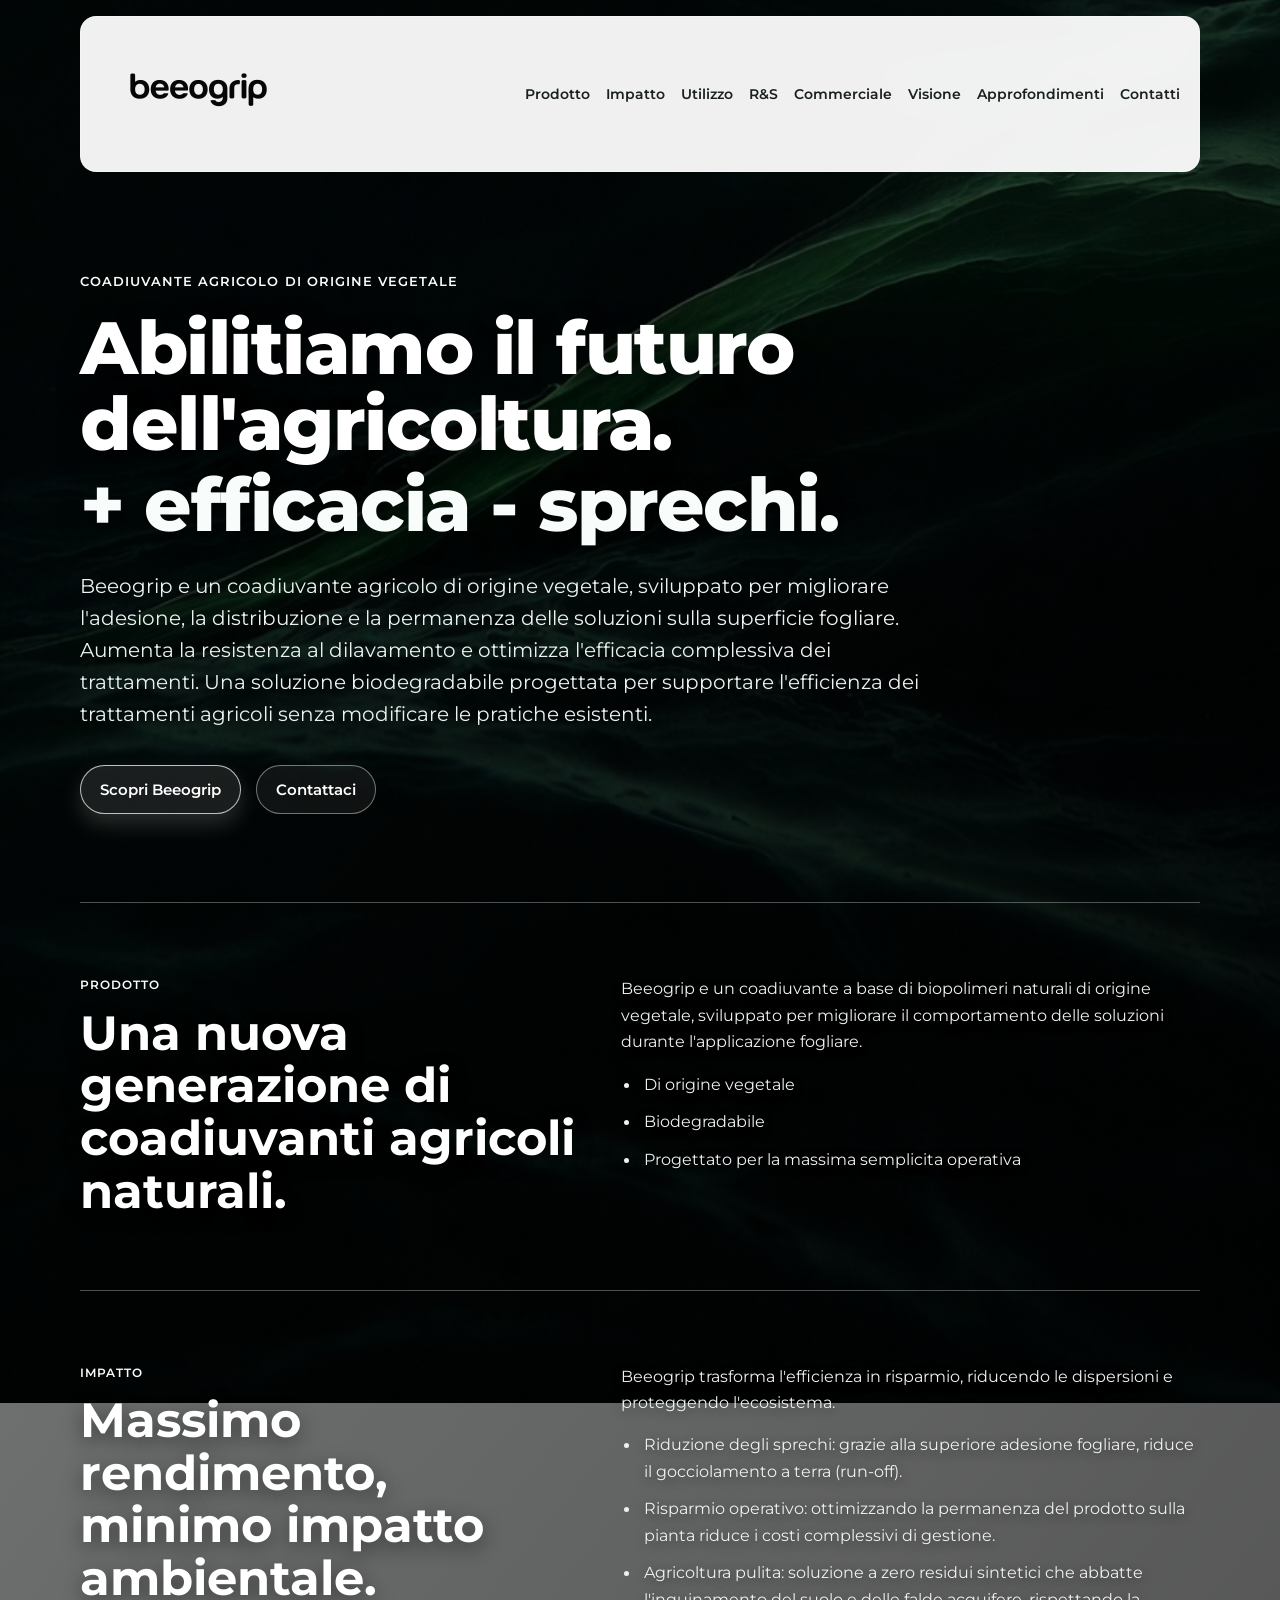
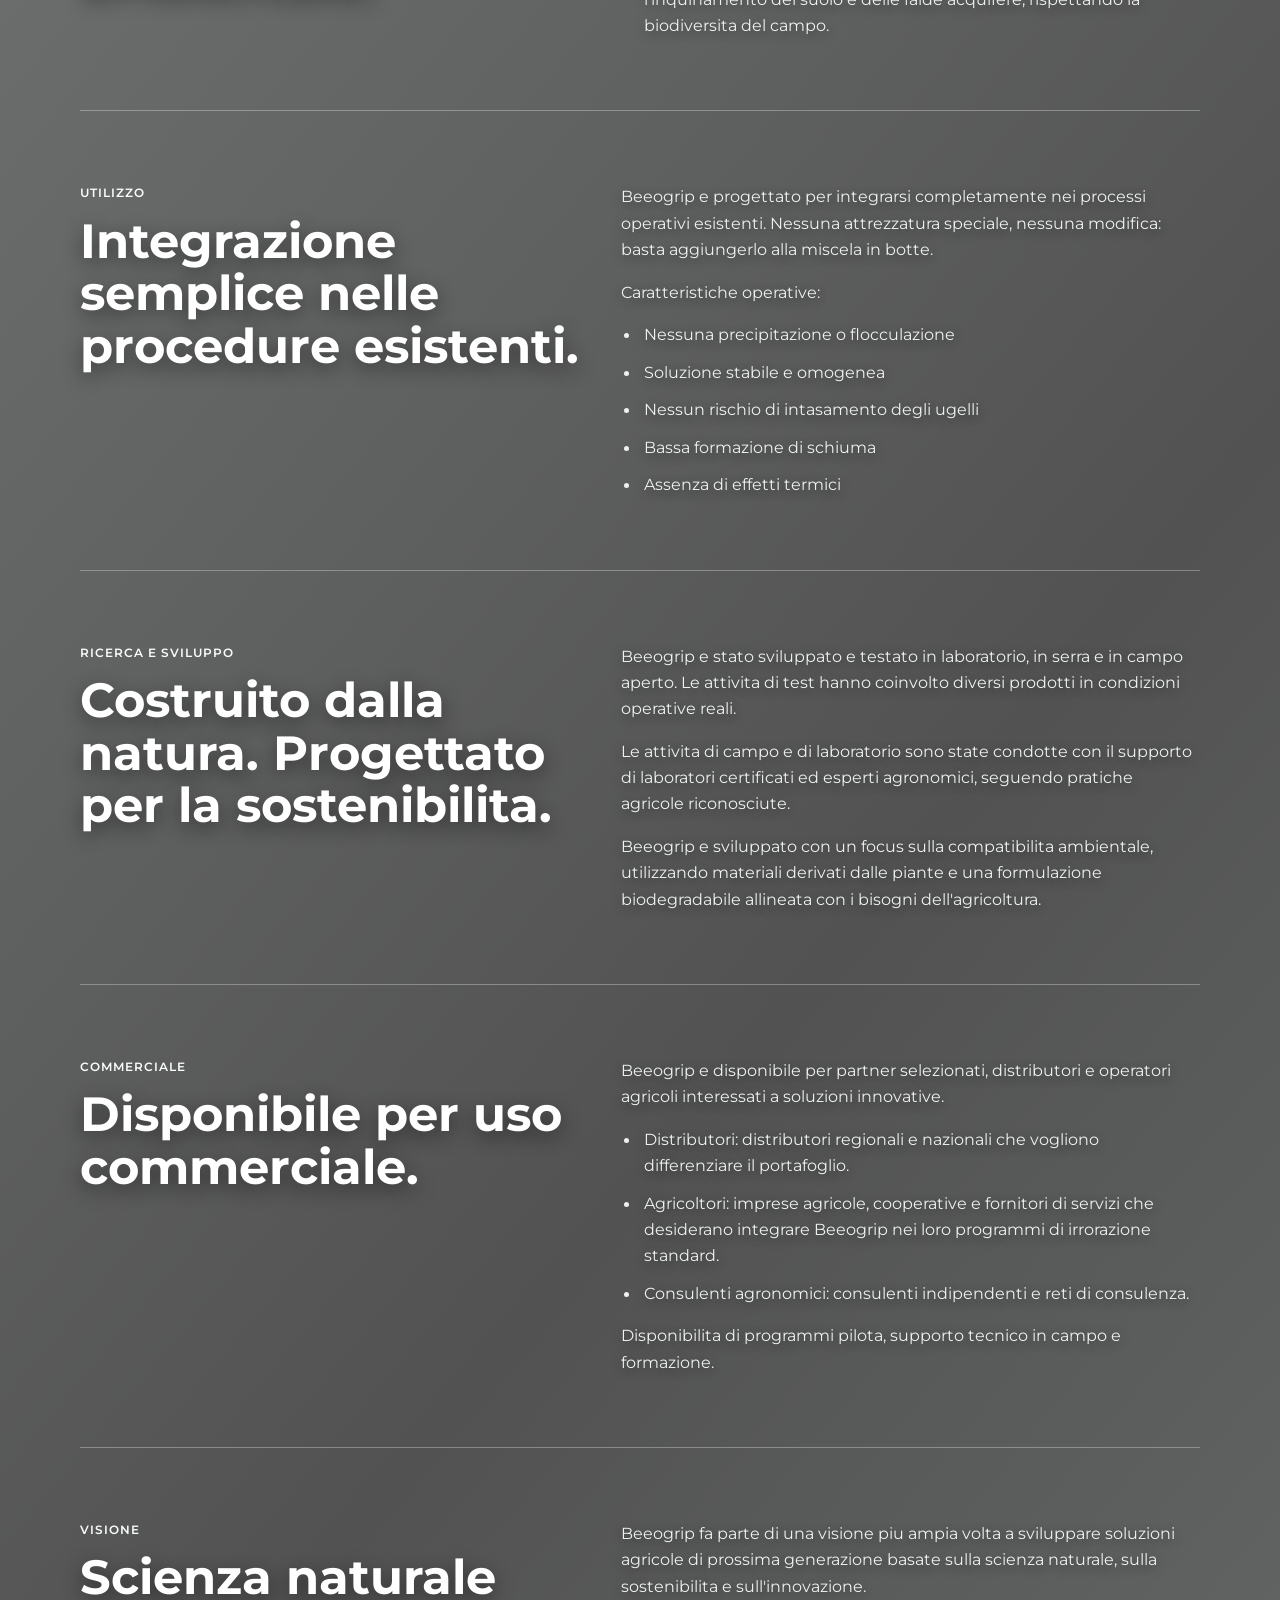
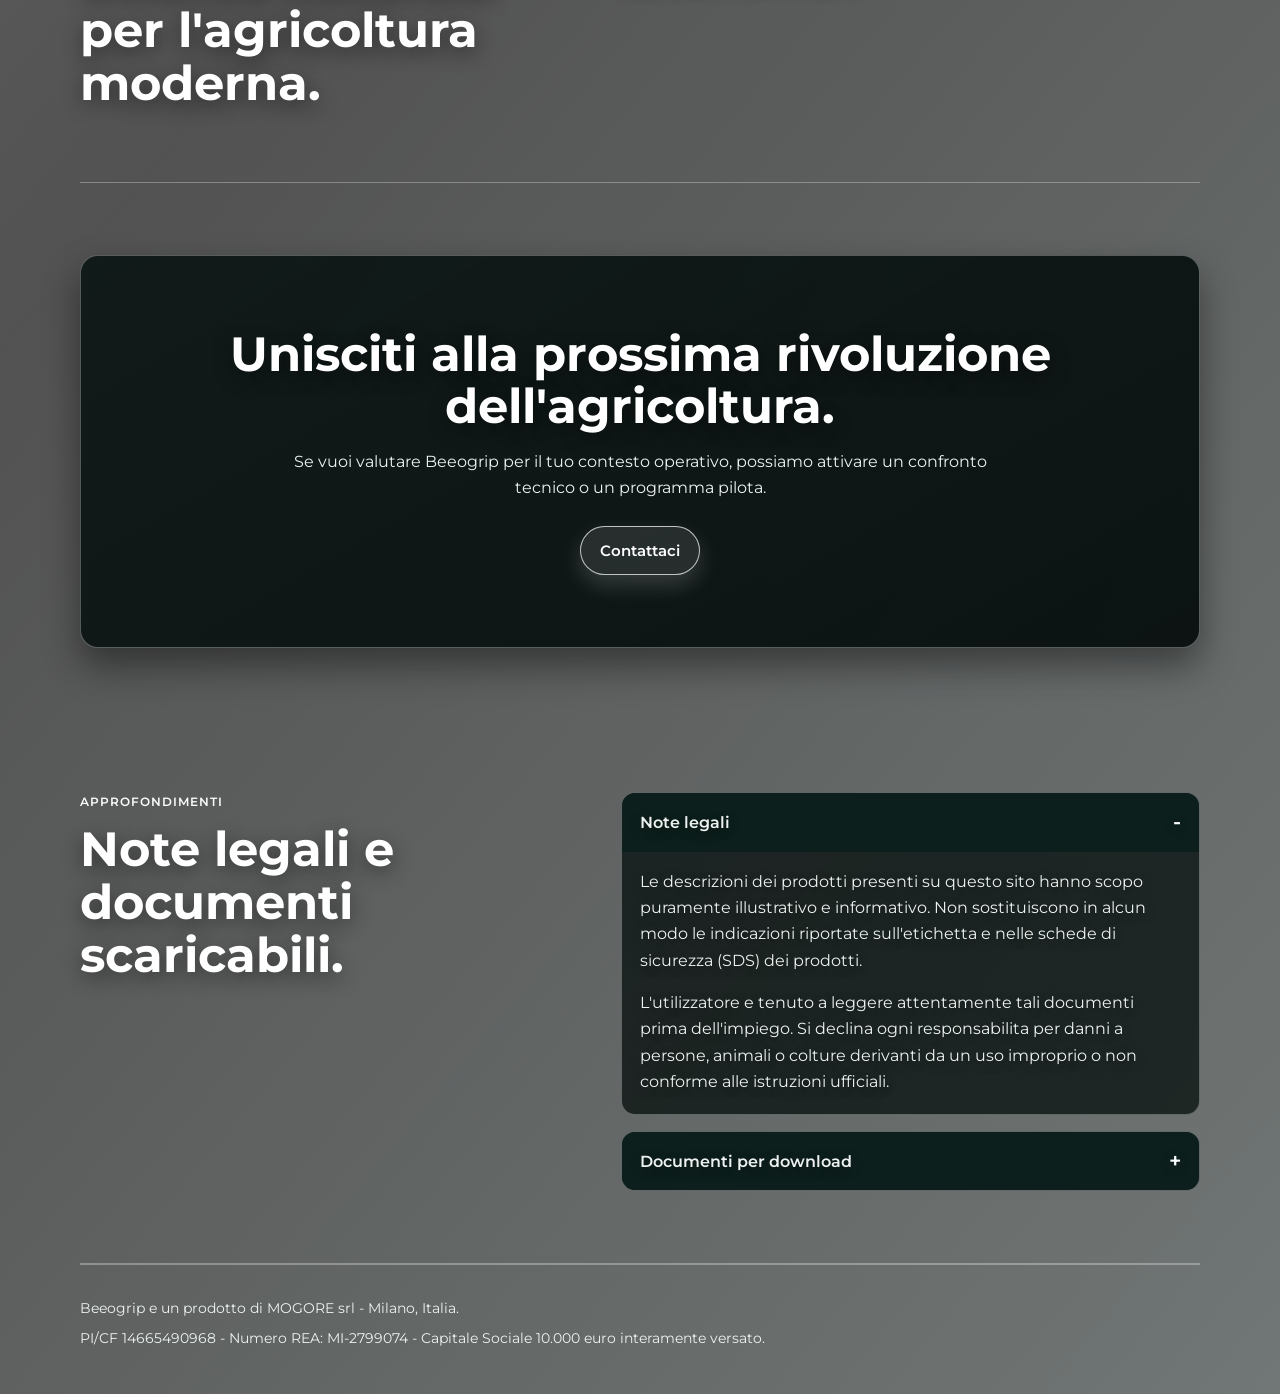
==== index.html @ 1d833d9b "leggi descrizione - messo pdf random, da testare - reso font bianco non verdognolo - messo logo al p" ====
<!DOCTYPE html>
<html lang="it">
<head>
    <meta charset="UTF-8">
    <meta name="viewport" content="width=device-width, initial-scale=1.0">
    <title>Beeogrip | Coadiuvante Agricolo Biodegradabile</title>
    <meta
        name="description"
        content="Beeogrip è un coadiuvante agricolo di origine vegetale progettato per migliorare adesione, distribuzione e permanenza delle soluzioni sulla superficie fogliare."
    >
    <link rel="preconnect" href="https://fonts.googleapis.com">
    <link rel="preconnect" href="https://fonts.gstatic.com" crossorigin>
    <link href="https://fonts.googleapis.com/css2?family=Montserrat:wght@400;500;600;700;800&display=swap" rel="stylesheet">
    <link rel="stylesheet" href="assets/css/styles.css">
</head>
<body>
    <header class="site-header" id="site-header">
        <a class="brand" href="#top" aria-label="Torna in alto">
            <img class="brand-logo" src="assets/images/logo-v1.png" alt="Beeogrip">
        </a>

        <button
            class="menu-toggle"
            id="menu-toggle"
            type="button"
            aria-expanded="false"
            aria-controls="site-nav"
            aria-label="Apri o chiudi il menu"
        >
            Menu
        </button>

        <nav class="site-nav" id="site-nav" aria-label="Navigazione principale">
            <a href="#prodotto">Prodotto</a>
            <a href="#impatto">Impatto</a>
            <a href="#utilizzo">Utilizzo</a>
            <a href="#ricerca-sviluppo">R&amp;S</a>
            <a href="#commerciale">Commerciale</a>
            <a href="#visione">Visione</a>
            <a href="#approfondimenti">Approfondimenti</a>
            <a href="#contatti">Contatti</a>
        </nav>
    </header>

    <main id="top">
        <section class="hero section">
            <p class="kicker">Coadiuvante agricolo di origine vegetale</p>
            <h1>
                Abilitiamo il futuro dell'agricoltura.
                <span>+ efficacia - sprechi.</span>
            </h1>
            <p class="lead">
                Beeogrip e un coadiuvante agricolo di origine vegetale, sviluppato per migliorare l'adesione,
                la distribuzione e la permanenza delle soluzioni sulla superficie fogliare. Aumenta la resistenza
                al dilavamento e ottimizza l'efficacia complessiva dei trattamenti. Una soluzione biodegradabile
                progettata per supportare l'efficienza dei trattamenti agricoli senza modificare le pratiche esistenti.
            </p>
            <div class="actions">
                <a class="btn btn-primary" href="#prodotto">Scopri Beeogrip</a>
                <a class="btn btn-outline" href="#contatti">Contattaci</a>
            </div>
        </section>

        <section class="section split-section" id="prodotto">
            <div class="section-title">
                <p class="eyebrow">Prodotto</p>
                <h2>Una nuova generazione di coadiuvanti agricoli naturali.</h2>
            </div>
            <div class="section-body">
                <p>
                    Beeogrip e un coadiuvante a base di biopolimeri naturali di origine vegetale, sviluppato
                    per migliorare il comportamento delle soluzioni durante l'applicazione fogliare.
                </p>
                <ul class="bullet-list">
                    <li>Di origine vegetale</li>
                    <li>Biodegradabile</li>
                    <li>Progettato per la massima semplicita operativa</li>
                </ul>
            </div>
        </section>

        <section class="section split-section" id="impatto">
            <div class="section-title">
                <p class="eyebrow">Impatto</p>
                <h2>Massimo rendimento, minimo impatto ambientale.</h2>
            </div>
            <div class="section-body">
                <p>
                    Beeogrip trasforma l'efficienza in risparmio, riducendo le dispersioni e proteggendo
                    l'ecosistema.
                </p>
                <ul class="bullet-list">
                    <li>
                        Riduzione degli sprechi: grazie alla superiore adesione fogliare, riduce il gocciolamento
                        a terra (run-off).
                    </li>
                    <li>
                        Risparmio operativo: ottimizzando la permanenza del prodotto sulla pianta riduce i costi
                        complessivi di gestione.
                    </li>
                    <li>
                        Agricoltura pulita: soluzione a zero residui sintetici che abbatte l'inquinamento del suolo
                        e delle falde acquifere, rispettando la biodiversita del campo.
                    </li>
                </ul>
            </div>
        </section>

        <section class="section split-section" id="utilizzo">
            <div class="section-title">
                <p class="eyebrow">Utilizzo</p>
                <h2>Integrazione semplice nelle procedure esistenti.</h2>
            </div>
            <div class="section-body">
                <p>
                    Beeogrip e progettato per integrarsi completamente nei processi operativi esistenti.
                    Nessuna attrezzatura speciale, nessuna modifica: basta aggiungerlo alla miscela in botte.
                </p>
                <p>Caratteristiche operative:</p>
                <ul class="bullet-list">
                    <li>Nessuna precipitazione o flocculazione</li>
                    <li>Soluzione stabile e omogenea</li>
                    <li>Nessun rischio di intasamento degli ugelli</li>
                    <li>Bassa formazione di schiuma</li>
                    <li>Assenza di effetti termici</li>
                </ul>
            </div>
        </section>

        <section class="section split-section" id="ricerca-sviluppo">
            <div class="section-title">
                <p class="eyebrow">Ricerca e Sviluppo</p>
                <h2>Costruito dalla natura. Progettato per la sostenibilita.</h2>
            </div>
            <div class="section-body">
                <p>
                    Beeogrip e stato sviluppato e testato in laboratorio, in serra e in campo aperto.
                    Le attivita di test hanno coinvolto diversi prodotti in condizioni operative reali.
                </p>
                <p>
                    Le attivita di campo e di laboratorio sono state condotte con il supporto di laboratori
                    certificati ed esperti agronomici, seguendo pratiche agricole riconosciute.
                </p>
                <p>
                    Beeogrip e sviluppato con un focus sulla compatibilita ambientale, utilizzando materiali
                    derivati dalle piante e una formulazione biodegradabile allineata con i bisogni
                    dell'agricoltura.
                </p>
            </div>
        </section>

        <section class="section split-section" id="commerciale">
            <div class="section-title">
                <p class="eyebrow">Commerciale</p>
                <h2>Disponibile per uso commerciale.</h2>
            </div>
            <div class="section-body">
                <p>
                    Beeogrip e disponibile per partner selezionati, distributori e operatori agricoli
                    interessati a soluzioni innovative.
                </p>
                <ul class="bullet-list">
                    <li>
                        Distributori: distributori regionali e nazionali che vogliono differenziare il portafoglio.
                    </li>
                    <li>
                        Agricoltori: imprese agricole, cooperative e fornitori di servizi che desiderano integrare
                        Beeogrip nei loro programmi di irrorazione standard.
                    </li>
                    <li>
                        Consulenti agronomici: consulenti indipendenti e reti di consulenza.
                    </li>
                </ul>
                <p>
                    Disponibilita di programmi pilota, supporto tecnico in campo e formazione.
                </p>
            </div>
        </section>

        <section class="section split-section" id="visione">
            <div class="section-title">
                <p class="eyebrow">Visione</p>
                <h2>Scienza naturale per l'agricoltura moderna.</h2>
            </div>
            <div class="section-body">
                <p>
                    Beeogrip fa parte di una visione piu ampia volta a sviluppare soluzioni agricole di prossima
                    generazione basate sulla scienza naturale, sulla sostenibilita e sull'innovazione.
                </p>
            </div>
        </section>

        <section class="section cta-section" id="contatti">
            <h2>Unisciti alla prossima rivoluzione dell'agricoltura.</h2>
            <p>
                Se vuoi valutare Beeogrip per il tuo contesto operativo, possiamo attivare un confronto tecnico
                o un programma pilota.
            </p>
            <a class="btn btn-primary" href="mailto:info@beeogrip.com">Contattaci</a>
        </section>

        <section class="section split-section" id="approfondimenti">
            <div class="section-title">
                <p class="eyebrow">Approfondimenti</p>
                <h2>Note legali e documenti scaricabili.</h2>
            </div>
            <div class="section-body">
                <details class="accordion" open>
                    <summary>Note legali</summary>
                    <div class="accordion-content">
                        <p>
                            Le descrizioni dei prodotti presenti su questo sito hanno scopo puramente illustrativo e
                            informativo. Non sostituiscono in alcun modo le indicazioni riportate sull'etichetta e
                            nelle schede di sicurezza (SDS) dei prodotti.
                        </p>
                        <p>
                            L'utilizzatore e tenuto a leggere attentamente tali documenti prima dell'impiego. Si declina
                            ogni responsabilita per danni a persone, animali o colture derivanti da un uso improprio o
                            non conforme alle istruzioni ufficiali.
                        </p>
                    </div>
                </details>

                <details class="accordion">
                    <summary>Documenti per download</summary>
                    <div class="accordion-content">
                        <ul class="download-list">
                            <li>
                                <a href="downloads/Scheda-Tecnica-Beeogrip.pdf" download>
                                    Scheda tecnica (download)
                                </a>
                            </li>
                            <li>
                                <a href="downloads/Scheda-di-Sicurezza-Beeogrip.pdf" download>
                                    Scheda di Sicurezza (download)
                                </a>
                            </li>
                        </ul>
                        <p>
                            Nota per l'utente: il download e la consultazione della Scheda di Sicurezza (SDS) sono
                            forniti per adempiere agli obblighi informativi vigenti. Le schede tecniche e di sicurezza
                            possono subire aggiornamenti periodici.
                        </p>
                        <p>
                            I documenti scaricabili dal sito (SDS, Schede Tecniche) sono conformi alle normative al
                            momento della loro pubblicazione. Mogore srl non garantisce l'assenza di errori materiali
                            nelle trascrizioni e invita l'utente a verificare sempre la corrispondenza con la
                            documentazione fisica fornita insieme al prodotto.
                        </p>
                    </div>
                </details>
            </div>
        </section>
    </main>

    <footer class="site-footer">
        <p>Beeogrip e un prodotto di MOGORE srl - Milano, Italia.</p>
        <p>PI/CF 14665490968 - Numero REA: MI-2799074 - Capitale Sociale 10.000 euro interamente versato.</p>
    </footer>

    <script src="assets/js/main.js"></script>
</body>
</html>
---- assets/css/styles.css ----
:root {
    --bg: #010707;
    --bg-soft: #021212;
    --paper: rgba(10, 18, 17, 0.78);
    --ink: #ffffff;
    --ink-soft: #edf2f1;
    --line: rgba(255, 255, 255, 0.3);
    --accent: #ffffff;
    --accent-dark: #f8fcfb;
    --radius: 18px;
    --shadow: 0 18px 36px rgba(0, 0, 0, 0.42);
}

* {
    box-sizing: border-box;
    margin: 0;
    padding: 0;
}

html {
    scroll-behavior: smooth;
}

body {
    min-height: 100vh;
    font-family: "Montserrat", "Segoe UI", sans-serif;
    line-height: 1.6;
    color: var(--ink);
    background-color: #010707;
    background:
    linear-gradient(130deg, rgba(0, 8, 8, 0.5) 0%, rgba(0, 0, 0, 0.68) 58%, rgba(1, 12, 10, 0.56) 100%),
    url("../images/sfondo.jpg") center center / cover no-repeat fixed;
}

a {
    color: inherit;
}

main,
.site-footer {
    width: min(1120px, 92vw);
    margin: 0 auto;
}

.site-header {
    width: min(1120px, 92vw);
    margin: 1rem auto 0;
    display: flex;
    align-items: center;
    justify-content: space-between;
    gap: 1rem;
    padding: 0.8rem 1.2rem;
    border: 1px solid var(--line);
    border-radius: 16px;
    position: sticky;
    top: 0.8rem;
    z-index: 40;
    backdrop-filter: blur(8px);
    background: rgba(255, 255, 255, 0.94);
    transition: transform 0.3s ease, box-shadow 0.3s ease;
}

.site-header.is-hidden {
    transform: translateY(-130%);
}

.site-header.is-scrolled {
    box-shadow: var(--shadow);
}

.brand {
    display: inline-flex;
    align-items: center;
    text-decoration: none;
}

.brand-logo {
    width: min(192px, 38vw);
    height: auto;
    display: block;
}

.menu-toggle {
    border: 1px solid rgba(18, 30, 27, 0.2);
    background: rgba(255, 255, 255, 0.98);
    color: #131818;
    padding: 0.35rem 0.7rem;
    border-radius: 10px;
    font: inherit;
    font-size: 0.92rem;
    display: none;
}

.site-nav {
    display: flex;
    flex-wrap: wrap;
    gap: 1rem;
}

.site-nav a {
    text-decoration: none;
    font-size: 0.88rem;
    color: #19201f;
    font-weight: 600;
    transition: color 0.2s ease;
}

.site-nav a:hover,
.site-nav a:focus-visible {
    color: #000000;
}

.section {
    padding: 4.5rem 0;
    border-bottom: 1px solid var(--line);
}

.hero {
    padding-top: 6rem;
    padding-bottom: 5.5rem;
    border-bottom: 1px solid var(--line);
}

.kicker {
    display: inline-block;
    margin-bottom: 1.1rem;
    font-size: 0.8rem;
    font-weight: 600;
    letter-spacing: 0.08em;
    text-transform: uppercase;
    color: var(--accent-dark);
}

.hero h1 {
    max-width: 980px;
    font-family: "Montserrat", "Segoe UI", sans-serif;
    font-weight: 800;
    font-size: clamp(2rem, 6.2vw, 4.65rem);
    line-height: 1.02;
    letter-spacing: -0.02em;
    margin-bottom: 1.7rem;
    text-shadow: 0 8px 24px rgba(0, 0, 0, 0.55);
}

.hero h1 span {
    display: block;
    margin-top: 0.35rem;
    color: var(--accent-dark);
}

.lead {
    max-width: 860px;
    font-size: clamp(1rem, 1.7vw, 1.25rem);
    color: var(--ink-soft);
}

.actions {
    margin-top: 2.2rem;
    display: flex;
    flex-wrap: wrap;
    gap: 0.9rem;
}

.btn {
    display: inline-flex;
    align-items: center;
    justify-content: center;
    padding: 0.72rem 1.2rem;
    border-radius: 999px;
    text-decoration: none;
    font-size: 0.94rem;
    font-weight: 600;
    border: 1px solid transparent;
    transition: transform 0.2s ease, box-shadow 0.2s ease;
}

.btn:hover,
.btn:focus-visible {
    transform: translateY(-1px);
}

.btn-primary {
    background: rgba(255, 255, 255, 0.1);
    border-color: rgba(255, 255, 255, 0.72);
    color: #ffffff;
    box-shadow: 0 10px 22px rgba(255, 255, 255, 0.16);
}

.btn-primary:hover,
.btn-primary:focus-visible {
    box-shadow: 0 14px 26px rgba(255, 255, 255, 0.22);
}

.btn-outline {
    background: rgba(255, 255, 255, 0.06);
    border-color: rgba(255, 255, 255, 0.42);
    color: var(--ink);
}

.split-section {
    display: grid;
    grid-template-columns: minmax(260px, 1fr) minmax(320px, 1.15fr);
    gap: 2.4rem;
    align-items: start;
}

.eyebrow {
    text-transform: uppercase;
    letter-spacing: 0.08em;
    font-size: 0.78rem;
    color: var(--accent-dark);
    margin-bottom: 0.7rem;
    font-weight: 600;
}

.section-title h2 {
    font-family: "Montserrat", "Segoe UI", sans-serif;
    font-weight: 700;
    font-size: clamp(1.8rem, 4vw, 3rem);
    line-height: 1.1;
    text-shadow: 0 6px 20px rgba(0, 0, 0, 0.45);
}

.section-body {
    color: var(--ink-soft);
    font-size: 1.03rem;
    text-shadow: 0 3px 12px rgba(0, 0, 0, 0.42);
}

.section-body p + p,
.section-body p + ul,
.section-body ul + p {
    margin-top: 1rem;
}

.bullet-list,
.download-list {
    padding-left: 1.2rem;
    display: grid;
    gap: 0.7rem;
}

.bullet-list li,
.download-list li {
    padding-left: 0.2rem;
}

.cta-section {
    text-align: center;
    border: 1px solid var(--line);
    border-radius: var(--radius);
    background: linear-gradient(150deg, rgba(7, 18, 17, 0.86), rgba(2, 10, 9, 0.9));
    box-shadow: var(--shadow);
    margin: 4.5rem 0;
}

.cta-section h2 {
    font-family: "Montserrat", "Segoe UI", sans-serif;
    font-weight: 700;
    font-size: clamp(1.9rem, 4vw, 3rem);
    line-height: 1.1;
    margin-bottom: 1rem;
    text-shadow: 0 6px 20px rgba(0, 0, 0, 0.45);
}

.cta-section p {
    max-width: 700px;
    margin: 0 auto 1.6rem;
    color: var(--ink-soft);
}

.accordion {
    border: 1px solid var(--line);
    border-radius: 14px;
    background: var(--paper);
    overflow: clip;
}

.accordion + .accordion {
    margin-top: 1rem;
}

.accordion summary {
    list-style: none;
    cursor: pointer;
    font-weight: 600;
    padding: 1rem 1.1rem;
    background: rgba(8, 30, 27, 0.76);
    position: relative;
}

.accordion summary::marker,
.accordion summary::-webkit-details-marker {
    display: none;
}

.accordion summary::after {
    content: "+";
    position: absolute;
    right: 1.1rem;
    top: 50%;
    transform: translateY(-50%);
    font-size: 1.3rem;
    line-height: 1;
    color: var(--accent-dark);
}

.accordion[open] summary::after {
    content: "-";
}

.accordion-content {
    padding: 1rem 1.1rem 1.2rem;
    color: var(--ink-soft);
}

.download-list a {
    color: var(--ink);
    font-weight: 600;
}

.download-list a:hover,
.download-list a:focus-visible {
    text-decoration: underline;
}

.site-footer {
    border-top: 1px solid var(--line);
    padding: 2rem 0 2.8rem;
    color: var(--ink-soft);
    font-size: 0.88rem;
}

.site-footer p + p {
    margin-top: 0.45rem;
}

@media (max-width: 900px) {
    body {
        background-attachment: scroll;
    }

    .site-header {
        align-items: center;
        padding: 0.72rem 0.95rem;
    }

    .menu-toggle {
        display: inline-flex;
    }

    .site-nav {
        display: none;
        position: absolute;
        top: calc(100% + 0.45rem);
        left: 0;
        right: 0;
        border: 1px solid var(--line);
        border-radius: 14px;
        background: rgba(255, 255, 255, 0.97);
        padding: 0.9rem;
        box-shadow: var(--shadow);
        flex-direction: column;
    }

    .site-nav.is-open {
        display: flex;
    }

    .split-section {
        grid-template-columns: 1fr;
        gap: 1.2rem;
    }

    .hero {
        padding-top: 5.1rem;
    }

    .section {
        padding: 3.4rem 0;
    }
}

@media (max-width: 600px) {
    main,
    .site-footer,
    .site-header {
        width: 94vw;
    }

    .hero h1 {
        font-size: clamp(1.8rem, 10.2vw, 3rem);
    }

    .btn {
        width: 100%;
    }

    .brand-logo {
        width: min(170px, 46vw);
    }
}
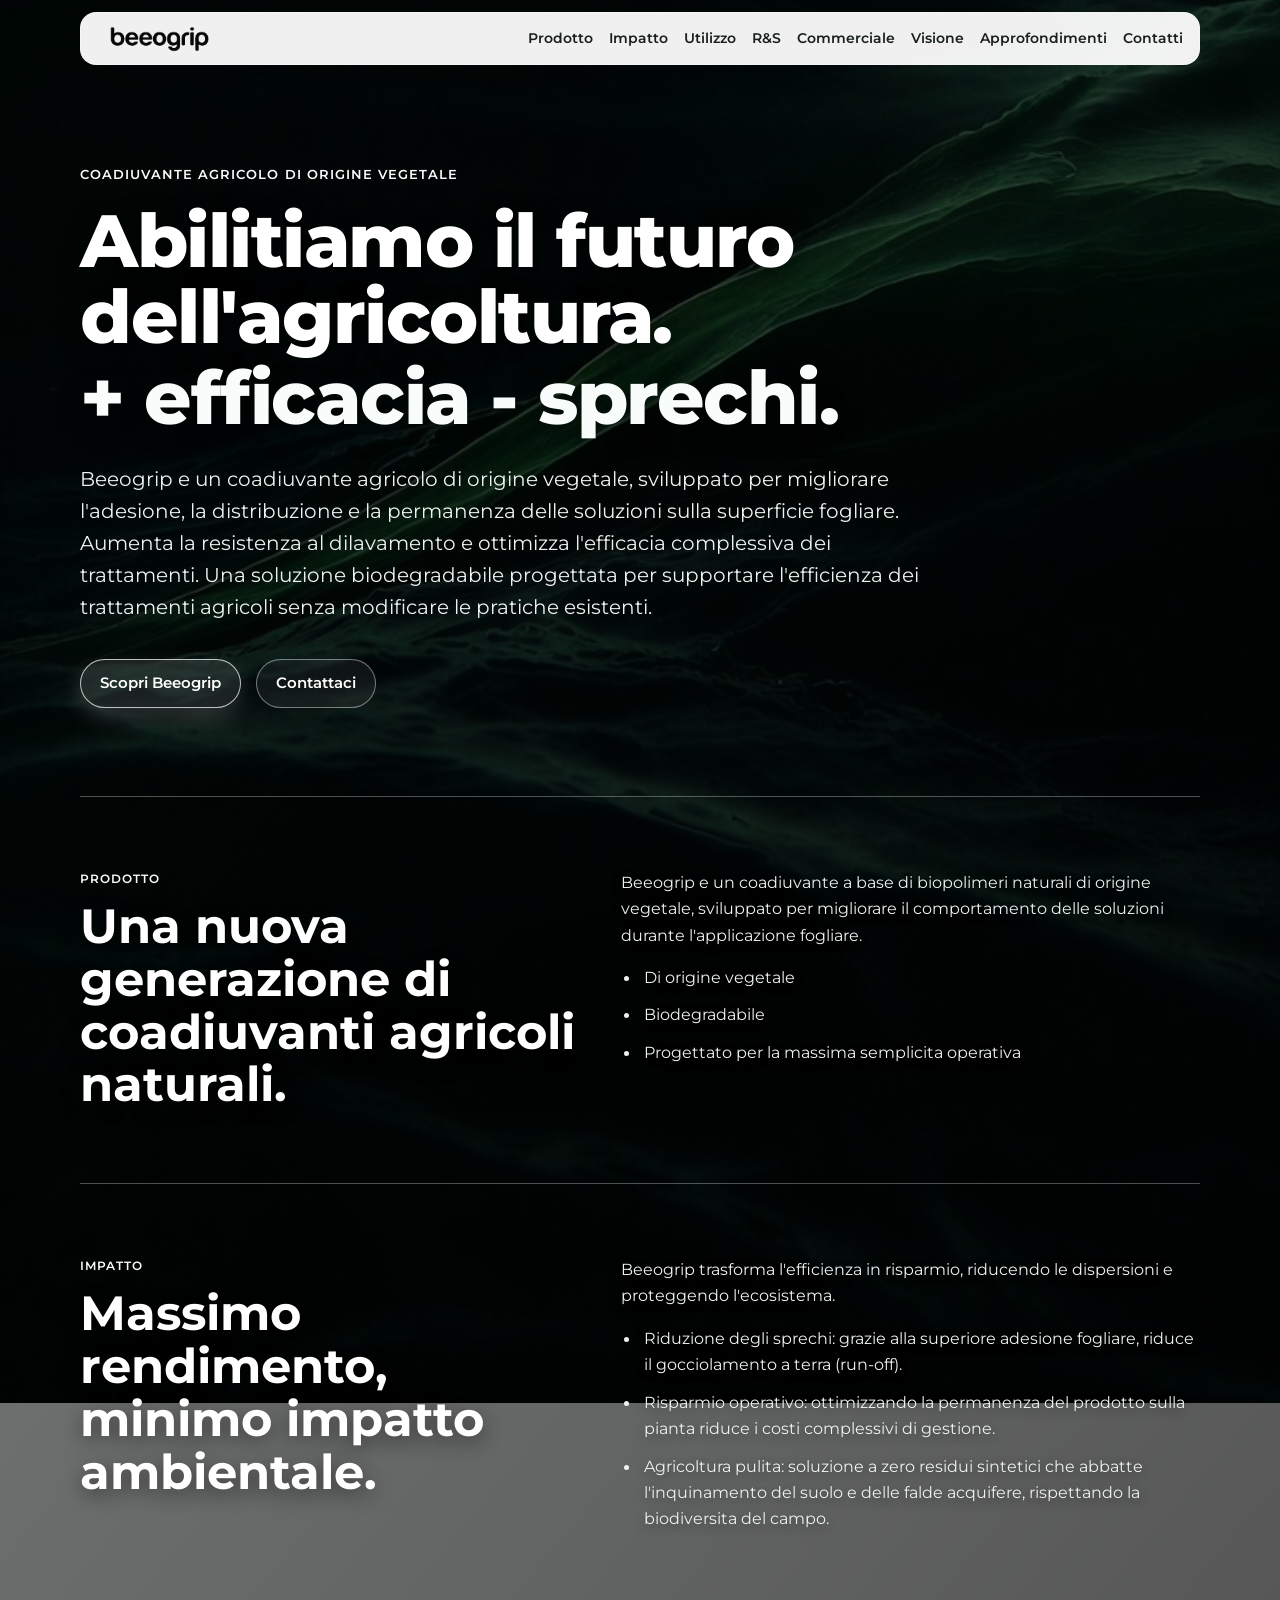
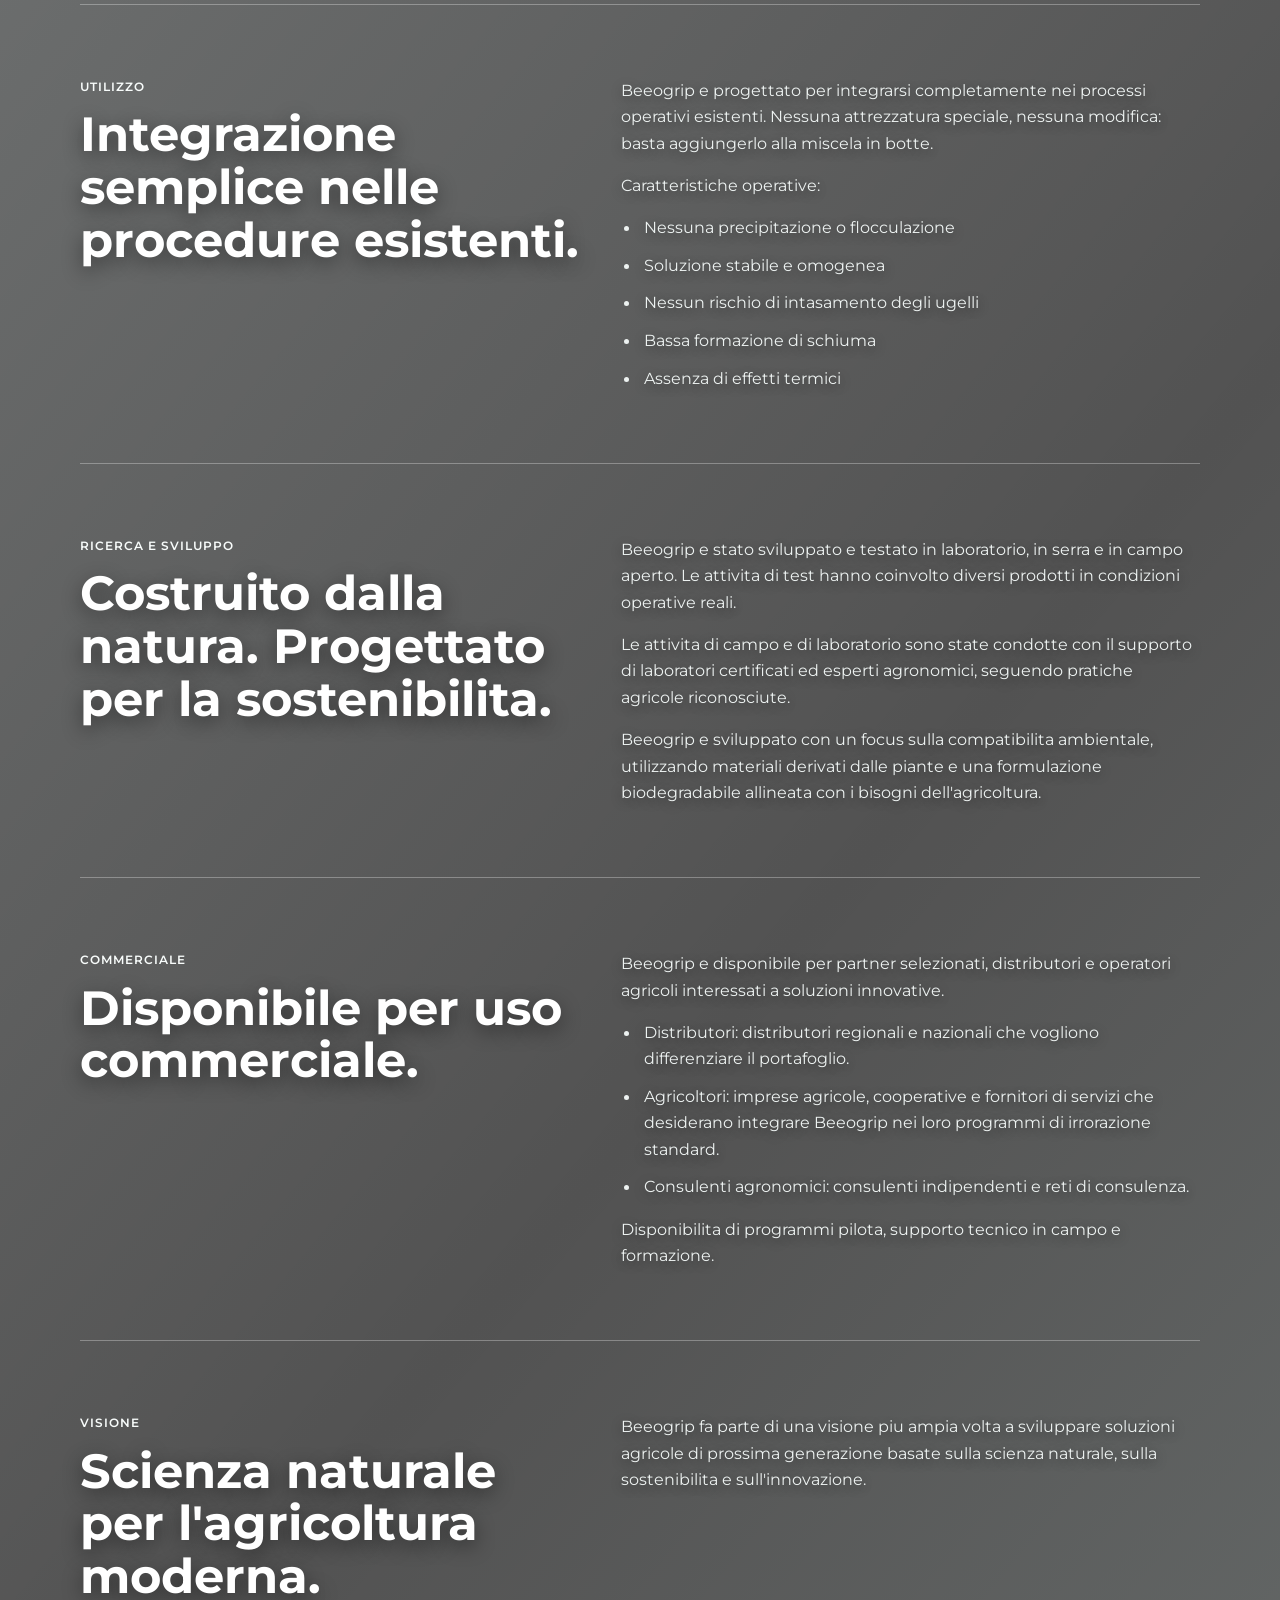
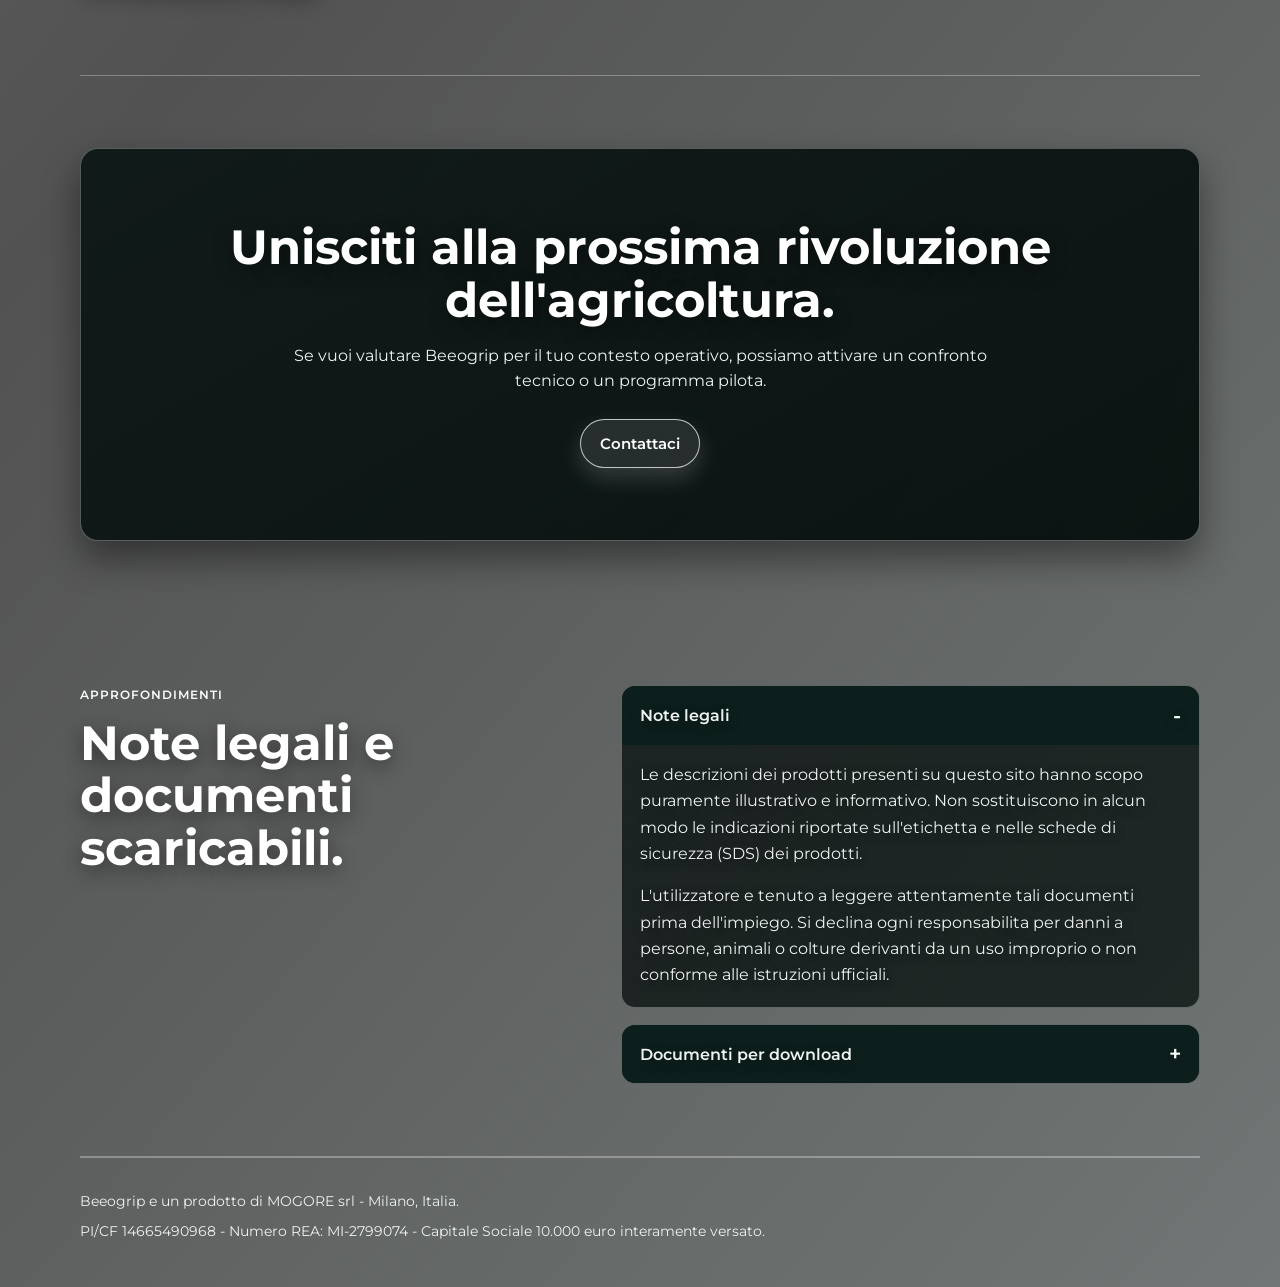
==== commit 428c69b5: "icona quadrata" ====
--- a/index.html
+++ b/index.html
@@ -8,6 +8,9 @@
         name="description"
         content="Beeogrip è un coadiuvante agricolo di origine vegetale progettato per migliorare adesione, distribuzione e permanenza delle soluzioni sulla superficie fogliare."
     >
+    <link rel="icon" type="image/png" sizes="225x225" href="assets/images/logo-for-icon-square.png">
+    <link rel="shortcut icon" type="image/png" href="assets/images/logo-for-icon-square.png">
+    <link rel="apple-touch-icon" href="assets/images/logo-for-icon-square.png">
     <link rel="preconnect" href="https://fonts.googleapis.com">
     <link rel="preconnect" href="https://fonts.gstatic.com" crossorigin>
     <link href="https://fonts.googleapis.com/css2?family=Montserrat:wght@400;500;600;700;800&display=swap" rel="stylesheet">
--- a/assets/css/styles.css
+++ b/assets/css/styles.css
@@ -44,16 +44,16 @@
 
 .site-header {
     width: min(1120px, 92vw);
-    margin: 1rem auto 0;
+    margin: 0.72rem auto 0;
     display: flex;
     align-items: center;
     justify-content: space-between;
-    gap: 1rem;
-    padding: 0.8rem 1.2rem;
+    gap: 0.9rem;
+    padding: 0.42rem 1rem;
     border: 1px solid var(--line);
     border-radius: 16px;
     position: sticky;
-    top: 0.8rem;
+    top: 0.6rem;
     z-index: 40;
     backdrop-filter: blur(8px);
     background: rgba(255, 255, 255, 0.94);
@@ -71,12 +71,13 @@
 .brand {
     display: inline-flex;
     align-items: center;
+    line-height: 0;
     text-decoration: none;
 }
 
 .brand-logo {
-    width: min(192px, 38vw);
-    height: auto;
+    height: clamp(30px, 3.1vw, 38px);
+    width: auto;
     display: block;
 }
 
@@ -88,6 +89,7 @@
     border-radius: 10px;
     font: inherit;
     font-size: 0.92rem;
+    line-height: 1.1;
     display: none;
 }
 
@@ -102,6 +104,7 @@
     font-size: 0.88rem;
     color: #19201f;
     font-weight: 600;
+    line-height: 1.15;
     transition: color 0.2s ease;
 }
 
@@ -342,7 +345,7 @@
 
     .site-header {
         align-items: center;
-        padding: 0.72rem 0.95rem;
+        padding: 0.4rem 0.72rem;
     }
 
     .menu-toggle {
@@ -397,6 +400,7 @@
     }
 
     .brand-logo {
-        width: min(170px, 46vw);
+        height: clamp(28px, 7.2vw, 34px);
+        width: auto;
     }
 }
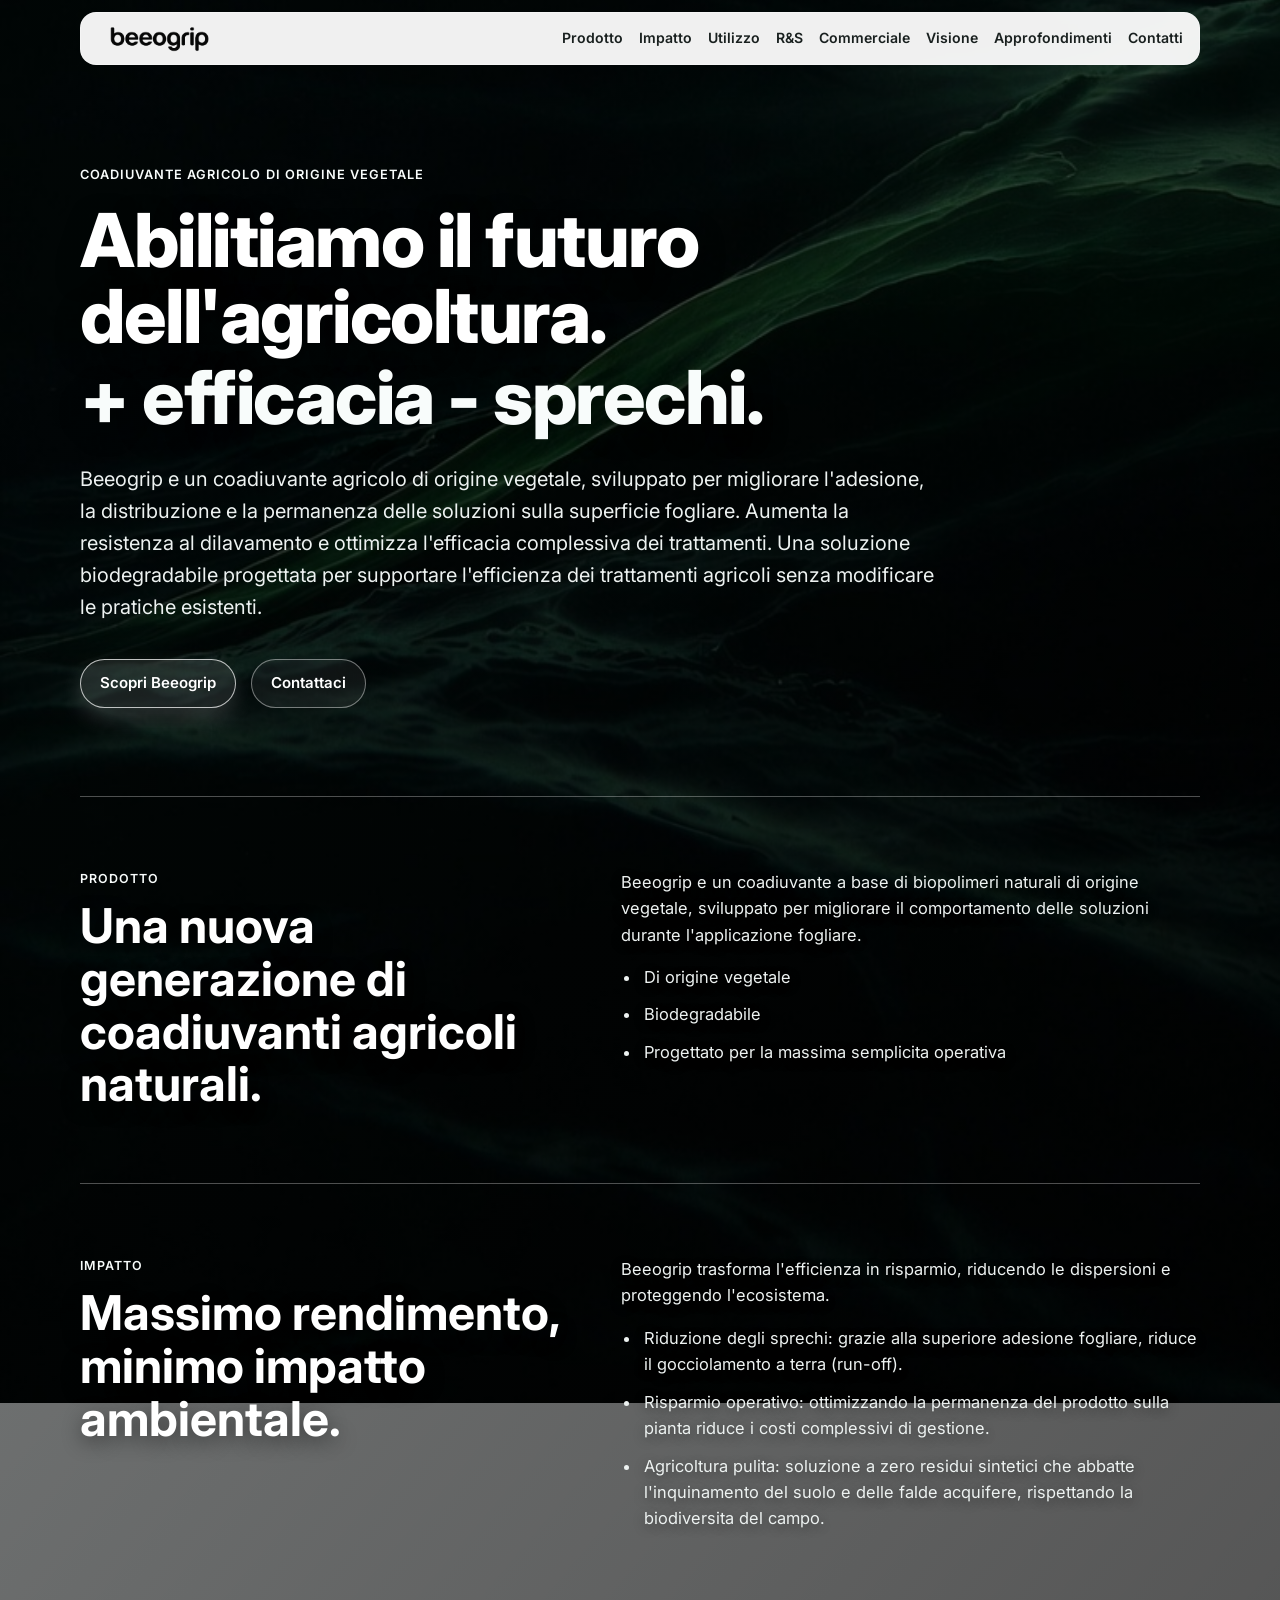
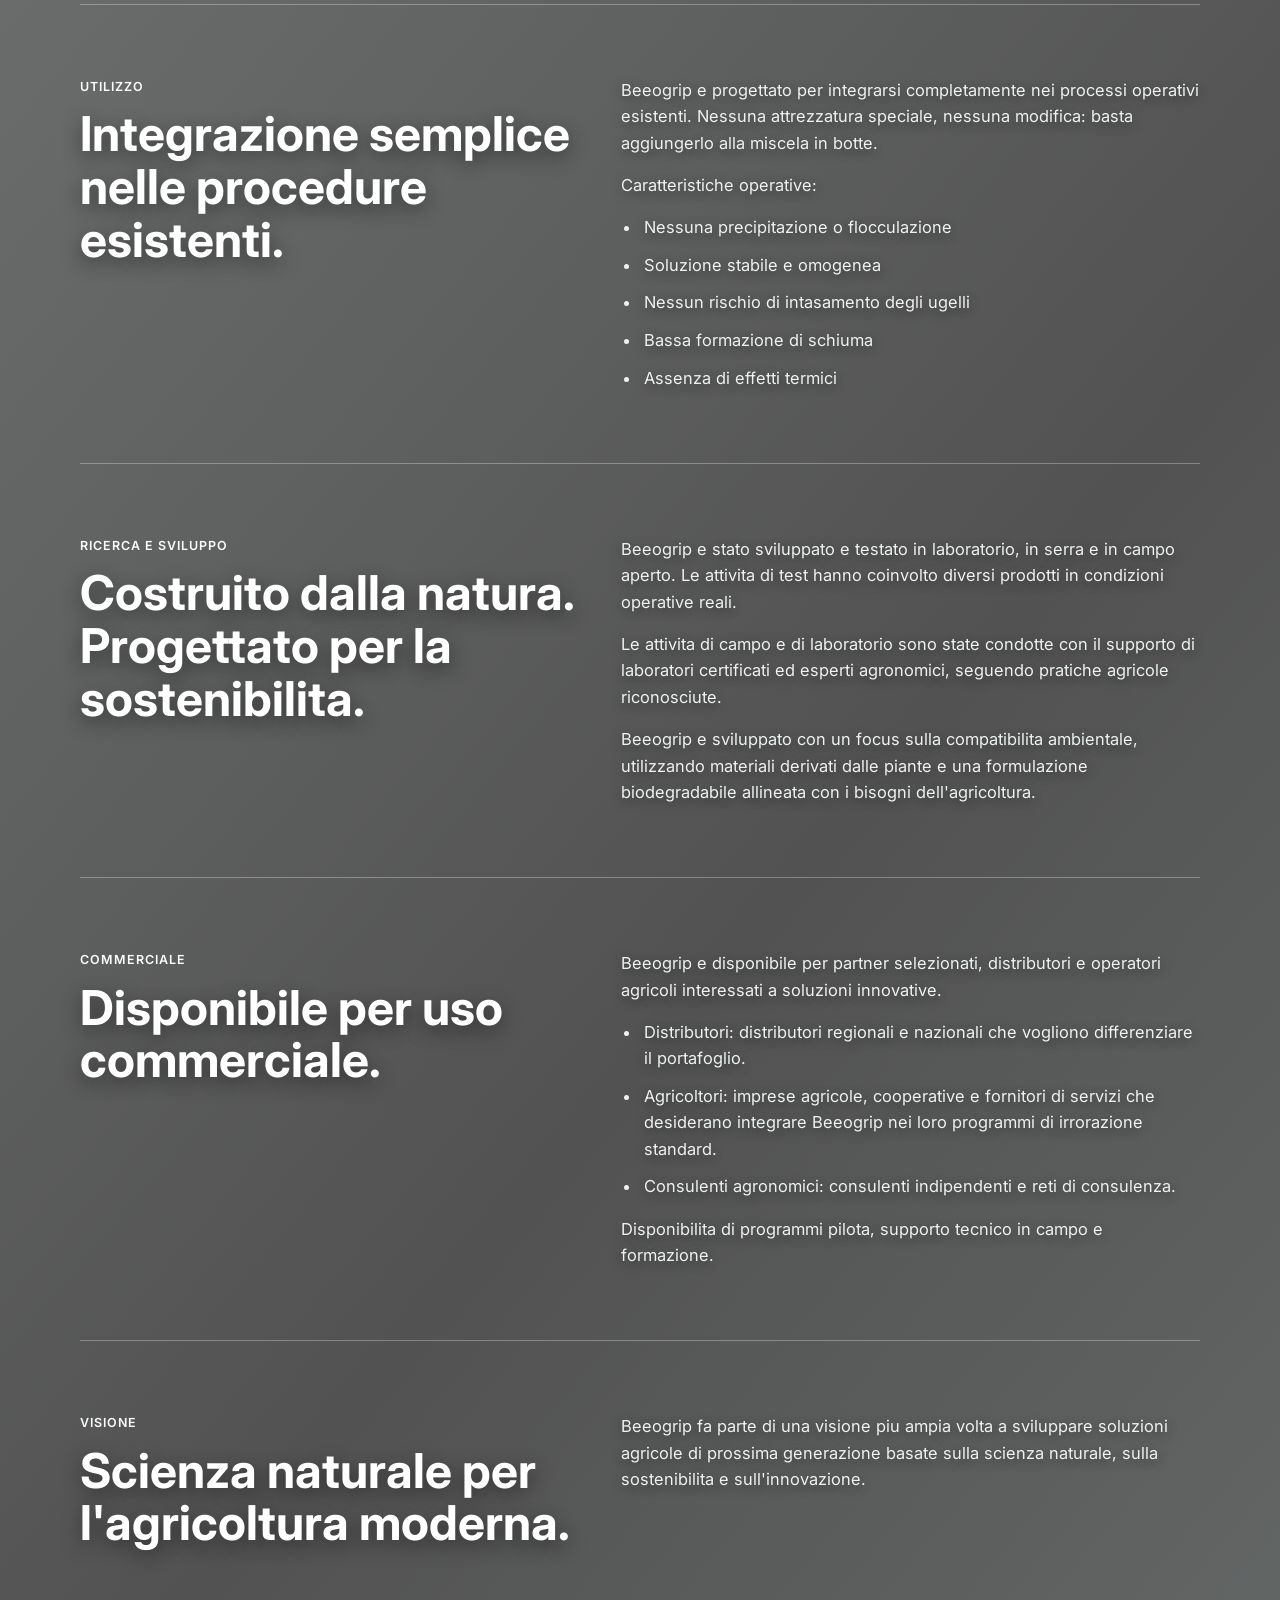
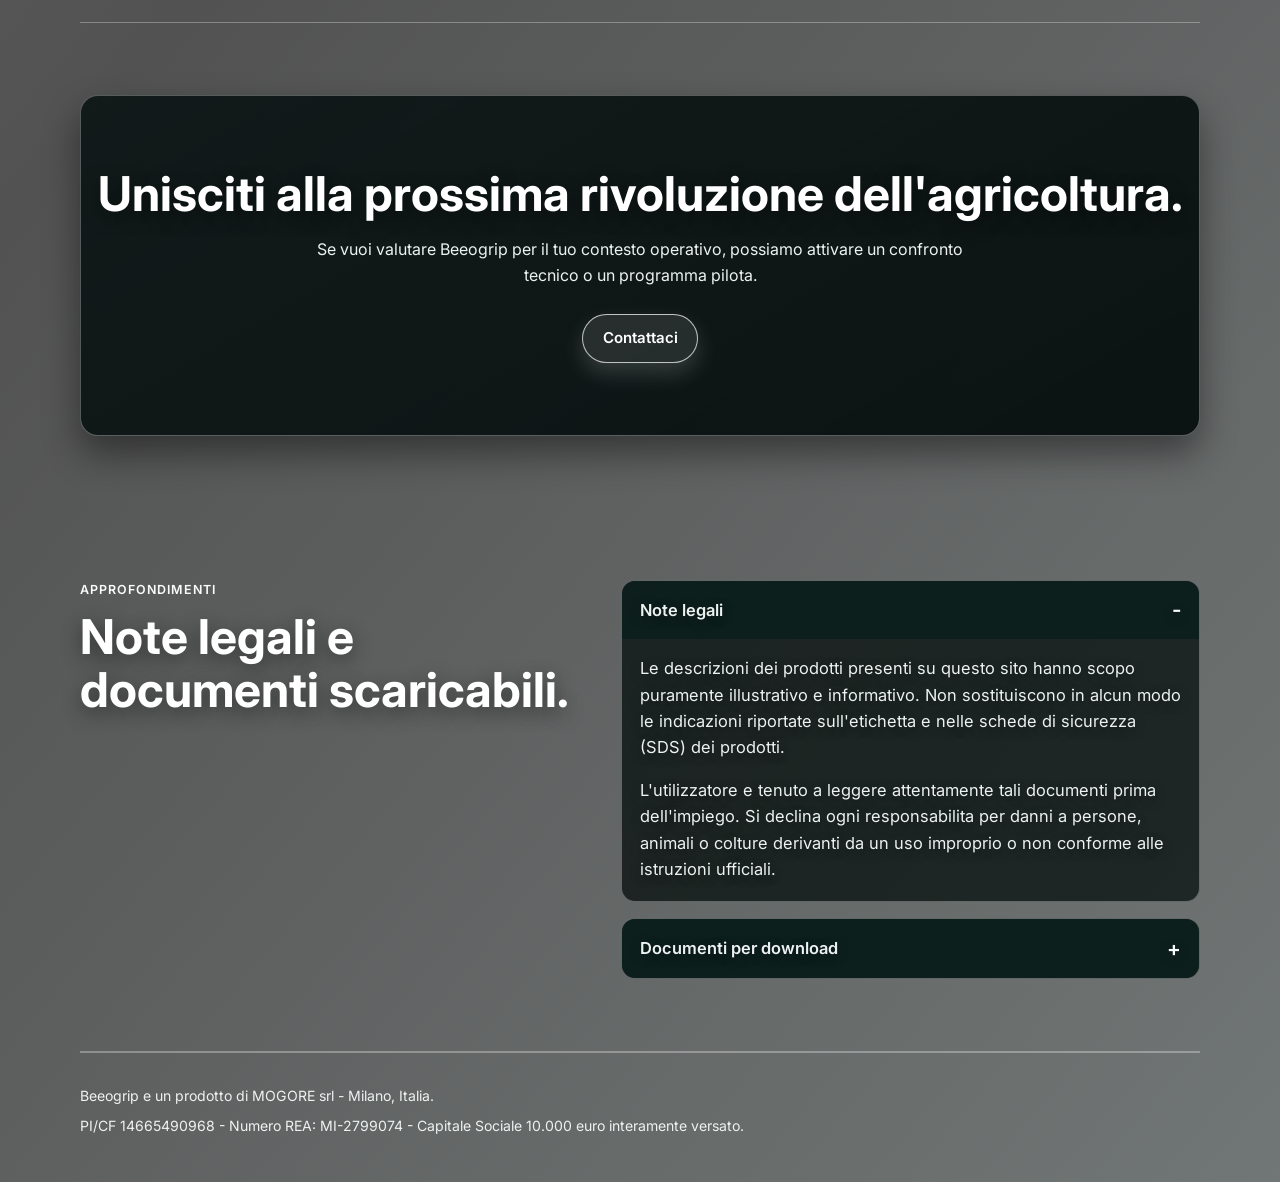
==== commit 31003e1b: "font change" ====
--- a/index.html
+++ b/index.html
@@ -13,7 +13,7 @@
     <link rel="apple-touch-icon" href="assets/images/logo-for-icon-square.png">
     <link rel="preconnect" href="https://fonts.googleapis.com">
     <link rel="preconnect" href="https://fonts.gstatic.com" crossorigin>
-    <link href="https://fonts.googleapis.com/css2?family=Montserrat:wght@400;500;600;700;800&display=swap" rel="stylesheet">
+    <link href="https://fonts.googleapis.com/css2?family=Inter:wght@300;400;500;600;700;800&display=swap" rel="stylesheet">
     <link rel="stylesheet" href="assets/css/styles.css">
 </head>
 <body>
--- a/assets/css/styles.css
+++ b/assets/css/styles.css
@@ -23,7 +23,7 @@
 
 body {
     min-height: 100vh;
-    font-family: "Montserrat", "Segoe UI", sans-serif;
+    font-family: "Inter", -apple-system, BlinkMacSystemFont, "Segoe UI", Roboto, Helvetica, Arial, sans-serif;
     line-height: 1.6;
     color: var(--ink);
     background-color: #010707;
@@ -136,7 +136,7 @@
 
 .hero h1 {
     max-width: 980px;
-    font-family: "Montserrat", "Segoe UI", sans-serif;
+    font-family: "Inter", -apple-system, BlinkMacSystemFont, "Segoe UI", Roboto, Helvetica, Arial, sans-serif;
     font-weight: 800;
     font-size: clamp(2rem, 6.2vw, 4.65rem);
     line-height: 1.02;
@@ -217,7 +217,7 @@
 }
 
 .section-title h2 {
-    font-family: "Montserrat", "Segoe UI", sans-serif;
+    font-family: "Inter", -apple-system, BlinkMacSystemFont, "Segoe UI", Roboto, Helvetica, Arial, sans-serif;
     font-weight: 700;
     font-size: clamp(1.8rem, 4vw, 3rem);
     line-height: 1.1;
@@ -258,7 +258,7 @@
 }
 
 .cta-section h2 {
-    font-family: "Montserrat", "Segoe UI", sans-serif;
+    font-family: "Inter", -apple-system, BlinkMacSystemFont, "Segoe UI", Roboto, Helvetica, Arial, sans-serif;
     font-weight: 700;
     font-size: clamp(1.9rem, 4vw, 3rem);
     line-height: 1.1;
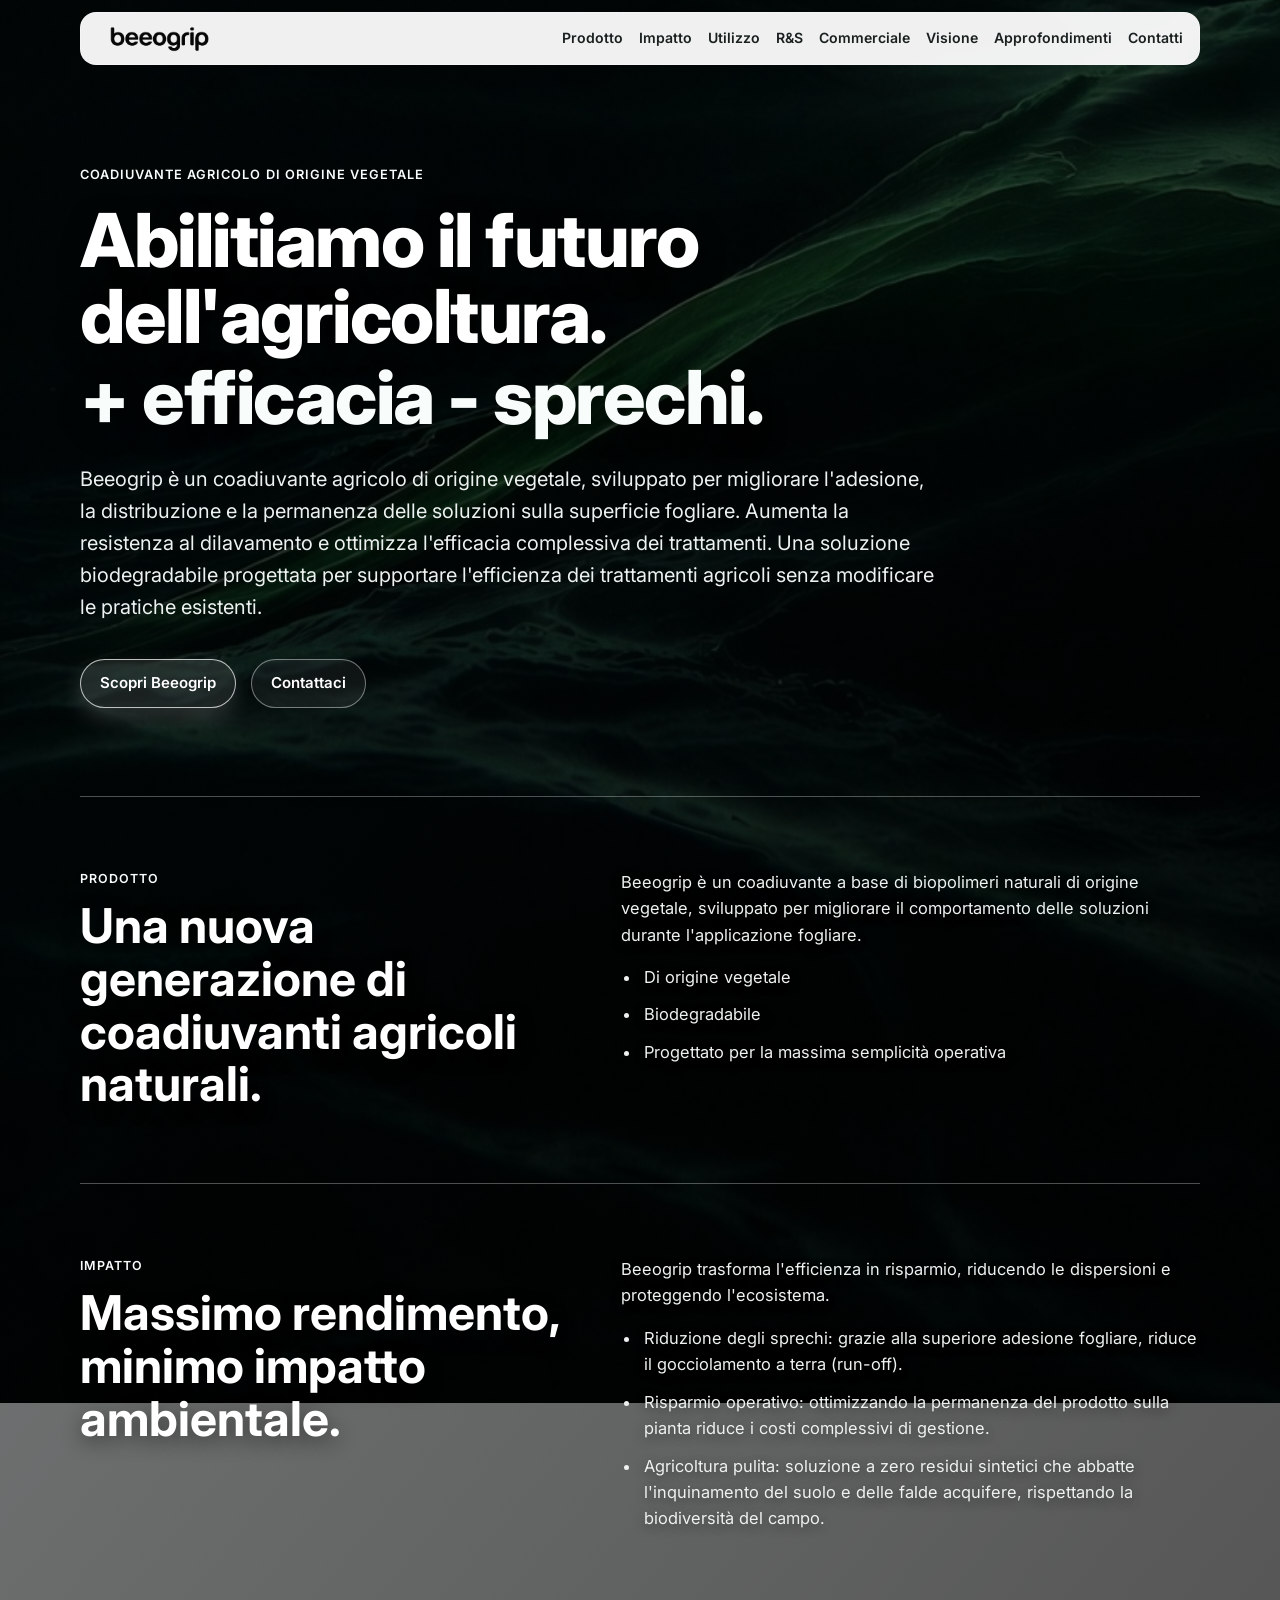
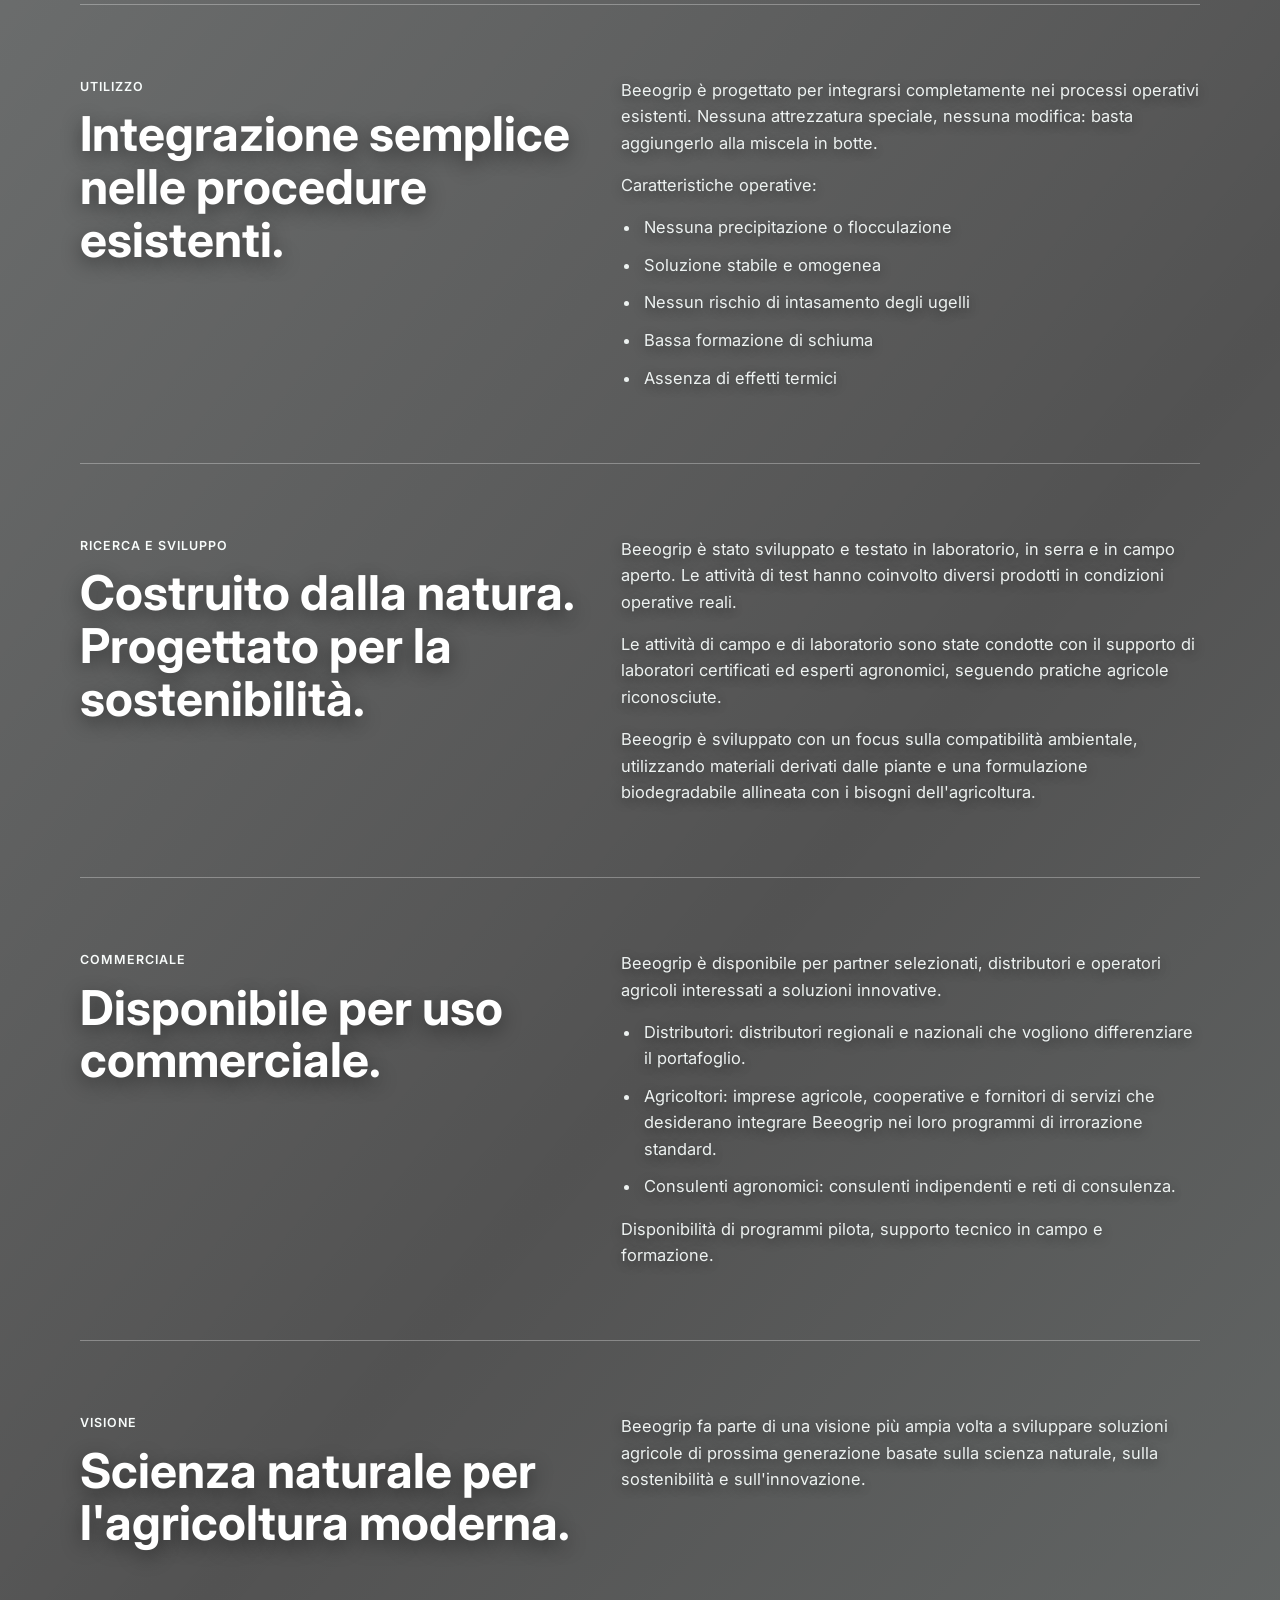
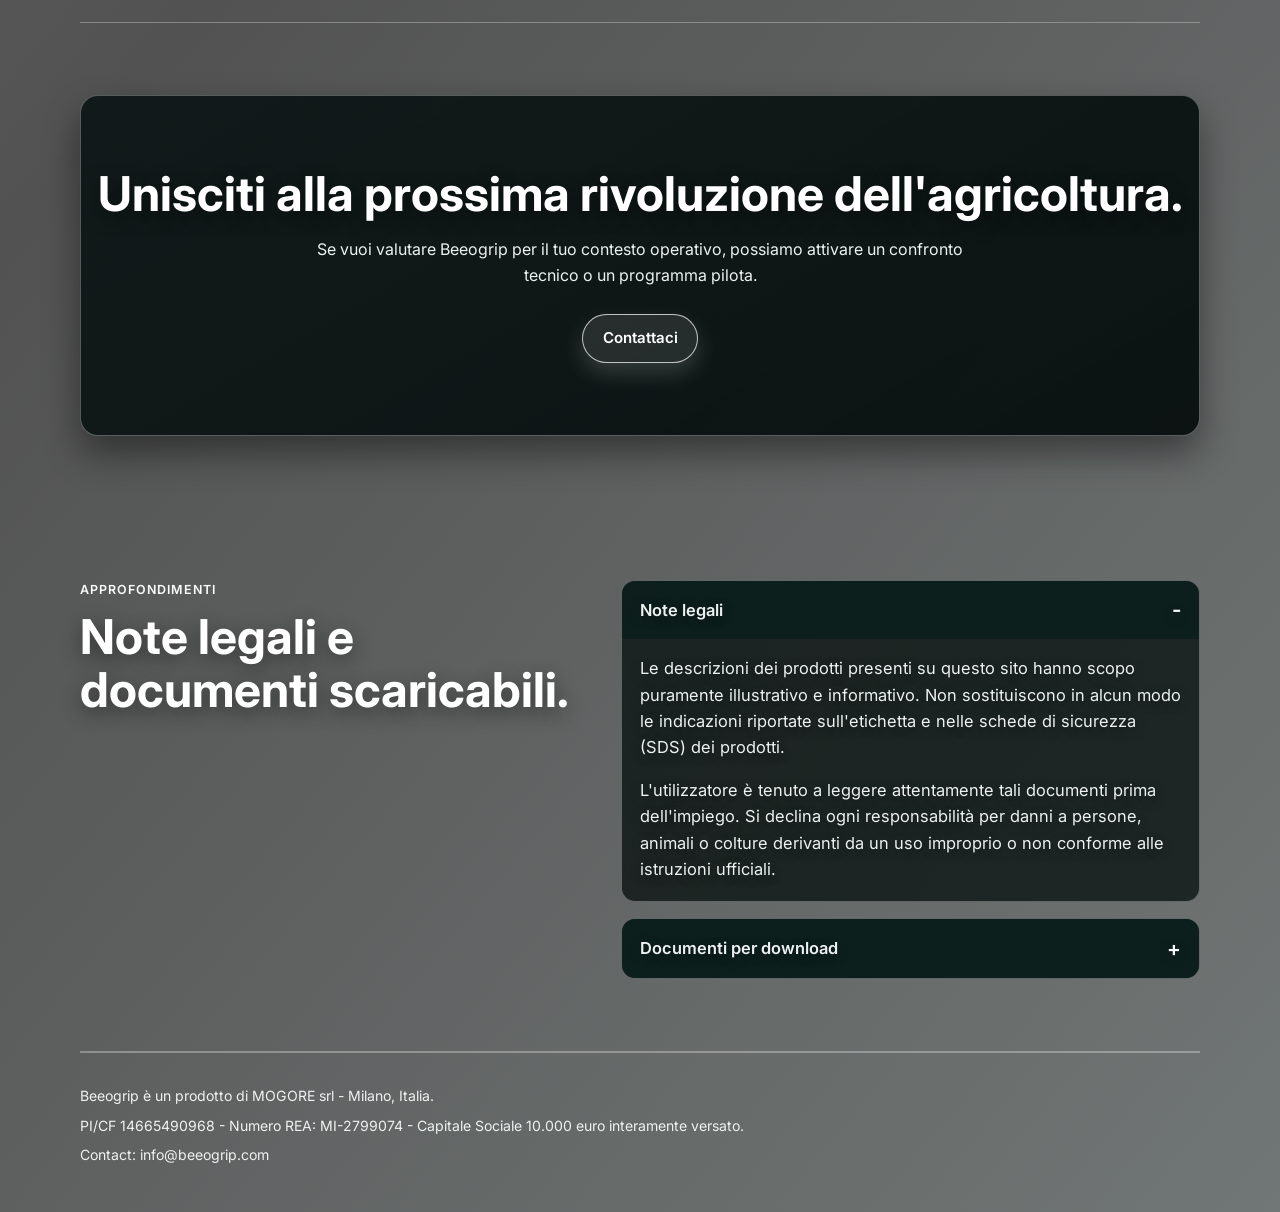
==== commit 283fff7f: "change 1" ====
--- a/index.html
+++ b/index.html
@@ -13,7 +13,7 @@
     <link rel="apple-touch-icon" href="assets/images/logo-for-icon-square.png">
     <link rel="preconnect" href="https://fonts.googleapis.com">
     <link rel="preconnect" href="https://fonts.gstatic.com" crossorigin>
-    <link href="https://fonts.googleapis.com/css2?family=Inter:wght@300;400;500;600;700;800&display=swap" rel="stylesheet">
+    <link href="https://fonts.googleapis.com/css2?family=Inter:wght@300;400;500;600&display=swap" rel="stylesheet">
     <link rel="stylesheet" href="assets/css/styles.css">
 </head>
 <body>
@@ -53,7 +53,7 @@
                 <span>+ efficacia - sprechi.</span>
             </h1>
             <p class="lead">
-                Beeogrip e un coadiuvante agricolo di origine vegetale, sviluppato per migliorare l'adesione,
+                Beeogrip è un coadiuvante agricolo di origine vegetale, sviluppato per migliorare l'adesione,
                 la distribuzione e la permanenza delle soluzioni sulla superficie fogliare. Aumenta la resistenza
                 al dilavamento e ottimizza l'efficacia complessiva dei trattamenti. Una soluzione biodegradabile
                 progettata per supportare l'efficienza dei trattamenti agricoli senza modificare le pratiche esistenti.
@@ -71,13 +71,13 @@
             </div>
             <div class="section-body">
                 <p>
-                    Beeogrip e un coadiuvante a base di biopolimeri naturali di origine vegetale, sviluppato
+                    Beeogrip è un coadiuvante a base di biopolimeri naturali di origine vegetale, sviluppato
                     per migliorare il comportamento delle soluzioni durante l'applicazione fogliare.
                 </p>
                 <ul class="bullet-list">
                     <li>Di origine vegetale</li>
                     <li>Biodegradabile</li>
-                    <li>Progettato per la massima semplicita operativa</li>
+                    <li>Progettato per la massima semplicità operativa</li>
                 </ul>
             </div>
         </section>
@@ -103,7 +103,7 @@
                     </li>
                     <li>
                         Agricoltura pulita: soluzione a zero residui sintetici che abbatte l'inquinamento del suolo
-                        e delle falde acquifere, rispettando la biodiversita del campo.
+                        e delle falde acquifere, rispettando la biodiversità del campo.
                     </li>
                 </ul>
             </div>
@@ -116,7 +116,7 @@
             </div>
             <div class="section-body">
                 <p>
-                    Beeogrip e progettato per integrarsi completamente nei processi operativi esistenti.
+                    Beeogrip è progettato per integrarsi completamente nei processi operativi esistenti.
                     Nessuna attrezzatura speciale, nessuna modifica: basta aggiungerlo alla miscela in botte.
                 </p>
                 <p>Caratteristiche operative:</p>
@@ -133,19 +133,19 @@
         <section class="section split-section" id="ricerca-sviluppo">
             <div class="section-title">
                 <p class="eyebrow">Ricerca e Sviluppo</p>
-                <h2>Costruito dalla natura. Progettato per la sostenibilita.</h2>
-            </div>
-            <div class="section-body">
-                <p>
-                    Beeogrip e stato sviluppato e testato in laboratorio, in serra e in campo aperto.
-                    Le attivita di test hanno coinvolto diversi prodotti in condizioni operative reali.
-                </p>
-                <p>
-                    Le attivita di campo e di laboratorio sono state condotte con il supporto di laboratori
+                <h2>Costruito dalla natura. Progettato per la sostenibilità.</h2>
+            </div>
+            <div class="section-body">
+                <p>
+                    Beeogrip è stato sviluppato e testato in laboratorio, in serra e in campo aperto.
+                    Le attività di test hanno coinvolto diversi prodotti in condizioni operative reali.
+                </p>
+                <p>
+                    Le attività di campo e di laboratorio sono state condotte con il supporto di laboratori
                     certificati ed esperti agronomici, seguendo pratiche agricole riconosciute.
                 </p>
                 <p>
-                    Beeogrip e sviluppato con un focus sulla compatibilita ambientale, utilizzando materiali
+                    Beeogrip è sviluppato con un focus sulla compatibilità ambientale, utilizzando materiali
                     derivati dalle piante e una formulazione biodegradabile allineata con i bisogni
                     dell'agricoltura.
                 </p>
@@ -159,7 +159,7 @@
             </div>
             <div class="section-body">
                 <p>
-                    Beeogrip e disponibile per partner selezionati, distributori e operatori agricoli
+                    Beeogrip è disponibile per partner selezionati, distributori e operatori agricoli
                     interessati a soluzioni innovative.
                 </p>
                 <ul class="bullet-list">
@@ -175,7 +175,7 @@
                     </li>
                 </ul>
                 <p>
-                    Disponibilita di programmi pilota, supporto tecnico in campo e formazione.
+                    Disponibilità di programmi pilota, supporto tecnico in campo e formazione.
                 </p>
             </div>
         </section>
@@ -187,8 +187,8 @@
             </div>
             <div class="section-body">
                 <p>
-                    Beeogrip fa parte di una visione piu ampia volta a sviluppare soluzioni agricole di prossima
-                    generazione basate sulla scienza naturale, sulla sostenibilita e sull'innovazione.
+                    Beeogrip fa parte di una visione più ampia volta a sviluppare soluzioni agricole di prossima
+                    generazione basate sulla scienza naturale, sulla sostenibilità e sull'innovazione.
                 </p>
             </div>
         </section>
@@ -217,8 +217,8 @@
                             nelle schede di sicurezza (SDS) dei prodotti.
                         </p>
                         <p>
-                            L'utilizzatore e tenuto a leggere attentamente tali documenti prima dell'impiego. Si declina
-                            ogni responsabilita per danni a persone, animali o colture derivanti da un uso improprio o
+                            L'utilizzatore è tenuto a leggere attentamente tali documenti prima dell'impiego. Si declina
+                            ogni responsabilità per danni a persone, animali o colture derivanti da un uso improprio o
                             non conforme alle istruzioni ufficiali.
                         </p>
                     </div>
@@ -257,8 +257,9 @@
     </main>
 
     <footer class="site-footer">
-        <p>Beeogrip e un prodotto di MOGORE srl - Milano, Italia.</p>
+        <p>Beeogrip è un prodotto di MOGORE srl - Milano, Italia.</p>
         <p>PI/CF 14665490968 - Numero REA: MI-2799074 - Capitale Sociale 10.000 euro interamente versato.</p>
+        <p>Contact: info@beeogrip.com</p>
     </footer>
 
     <script src="assets/js/main.js"></script>
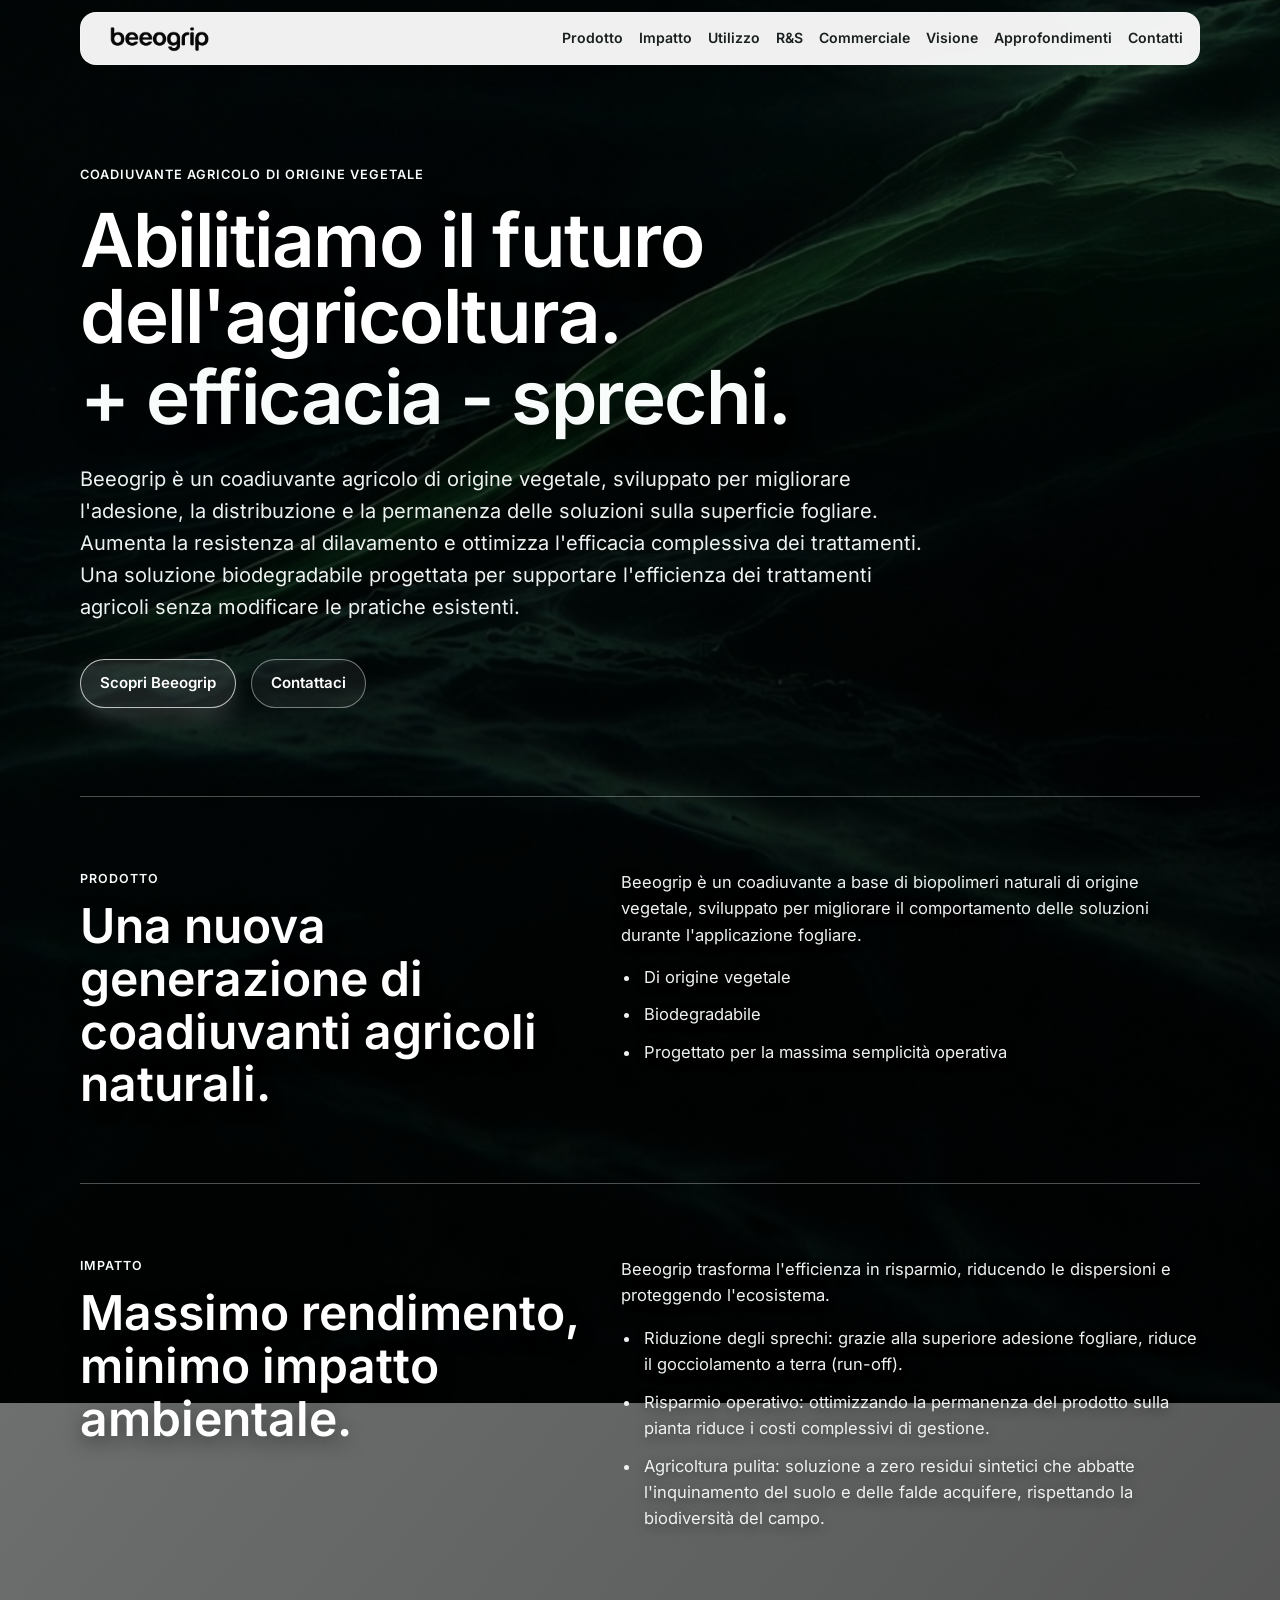
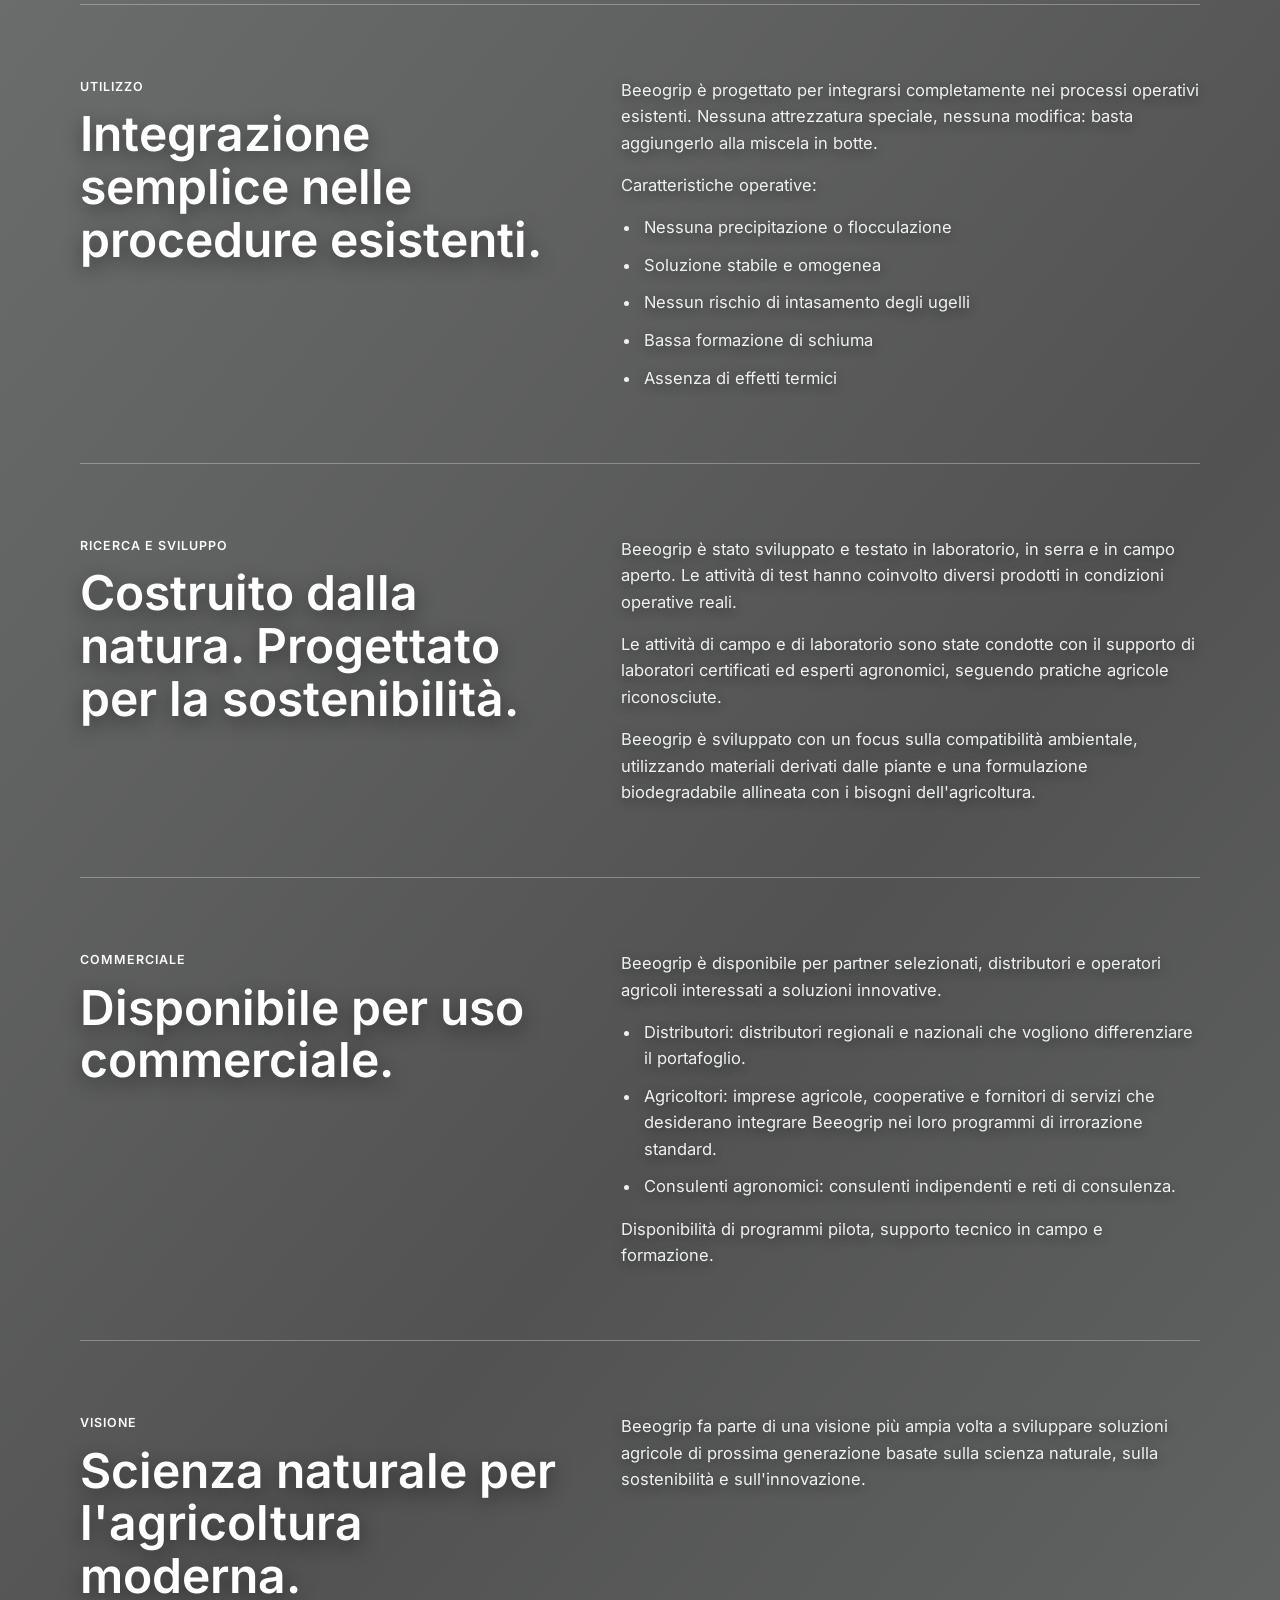
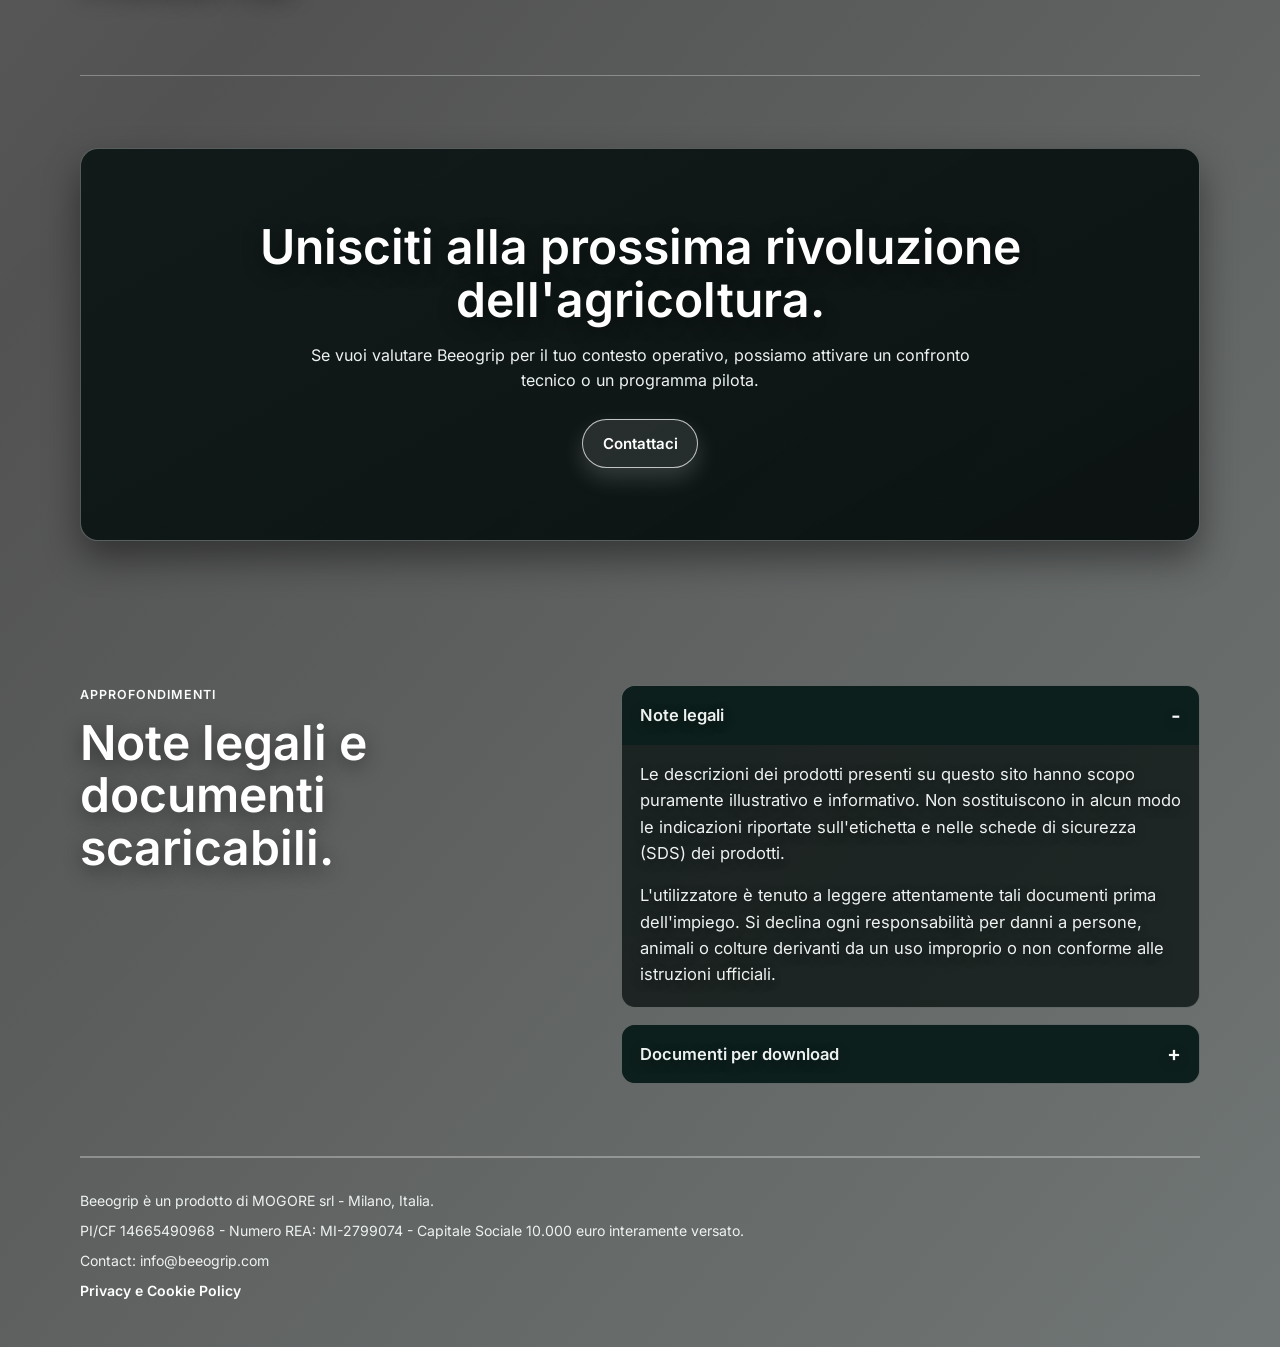
==== commit adbec1e3: "cookie policy and locally stored fonts to avoid cookie banner" ====
--- a/index.html
+++ b/index.html
@@ -11,9 +11,6 @@
     <link rel="icon" type="image/png" sizes="225x225" href="assets/images/logo-for-icon-square.png">
     <link rel="shortcut icon" type="image/png" href="assets/images/logo-for-icon-square.png">
     <link rel="apple-touch-icon" href="assets/images/logo-for-icon-square.png">
-    <link rel="preconnect" href="https://fonts.googleapis.com">
-    <link rel="preconnect" href="https://fonts.gstatic.com" crossorigin>
-    <link href="https://fonts.googleapis.com/css2?family=Inter:wght@300;400;500;600&display=swap" rel="stylesheet">
     <link rel="stylesheet" href="assets/css/styles.css">
 </head>
 <body>
@@ -260,6 +257,9 @@
         <p>Beeogrip è un prodotto di MOGORE srl - Milano, Italia.</p>
         <p>PI/CF 14665490968 - Numero REA: MI-2799074 - Capitale Sociale 10.000 euro interamente versato.</p>
         <p>Contact: info@beeogrip.com</p>
+        <p class="footer-links">
+            <a href="privacy-cookie.html">Privacy e Cookie Policy</a>
+        </p>
     </footer>
 
     <script src="assets/js/main.js"></script>
--- a/assets/css/styles.css
+++ b/assets/css/styles.css
@@ -1,3 +1,39 @@
+@font-face {
+    font-family: "Inter";
+    src: url("../fonts/Inter-300.woff2") format("woff2"),
+        url("../fonts/Inter-300.ttf") format("truetype");
+    font-weight: 300;
+    font-style: normal;
+    font-display: swap;
+}
+
+@font-face {
+    font-family: "Inter";
+    src: url("../fonts/Inter-400.woff2") format("woff2"),
+        url("../fonts/Inter-400.ttf") format("truetype");
+    font-weight: 400;
+    font-style: normal;
+    font-display: swap;
+}
+
+@font-face {
+    font-family: "Inter";
+    src: url("../fonts/Inter-500.woff2") format("woff2"),
+        url("../fonts/Inter-500.ttf") format("truetype");
+    font-weight: 500;
+    font-style: normal;
+    font-display: swap;
+}
+
+@font-face {
+    font-family: "Inter";
+    src: url("../fonts/Inter-600.woff2") format("woff2"),
+        url("../fonts/Inter-600.ttf") format("truetype");
+    font-weight: 600;
+    font-style: normal;
+    font-display: swap;
+}
+
 :root {
     --bg: #010707;
     --bg-soft: #021212;
@@ -334,6 +370,66 @@
     font-size: 0.88rem;
 }
 
+.footer-links {
+    margin-top: 0.6rem;
+    display: flex;
+    flex-wrap: wrap;
+    gap: 0.6rem 1.2rem;
+}
+
+.footer-links a {
+    color: var(--ink);
+    text-decoration: none;
+    font-weight: 600;
+}
+
+.footer-links a:hover,
+.footer-links a:focus-visible {
+    text-decoration: underline;
+}
+
+.legal-page {
+    padding: 4.5rem 0 5rem;
+}
+
+.legal-content {
+    background: var(--paper);
+    border: 1px solid var(--line);
+    border-radius: var(--radius);
+    padding: clamp(1.6rem, 3.6vw, 3rem);
+    box-shadow: var(--shadow);
+}
+
+.legal-content h1 {
+    font-size: clamp(2rem, 4.6vw, 3.2rem);
+    line-height: 1.1;
+    margin-bottom: 1.5rem;
+}
+
+.legal-content h2 {
+    font-size: clamp(1.4rem, 3.2vw, 2rem);
+    margin-top: 2rem;
+    margin-bottom: 0.8rem;
+}
+
+.legal-content h3 {
+    font-size: 1.1rem;
+    margin-top: 1.4rem;
+    margin-bottom: 0.6rem;
+}
+
+.legal-content p,
+.legal-content li {
+    color: var(--ink-soft);
+}
+
+.legal-list {
+    padding-left: 1.3rem;
+    margin-top: 0.6rem;
+    display: grid;
+    gap: 0.5rem;
+}
+
 .site-footer p + p {
     margin-top: 0.45rem;
 }
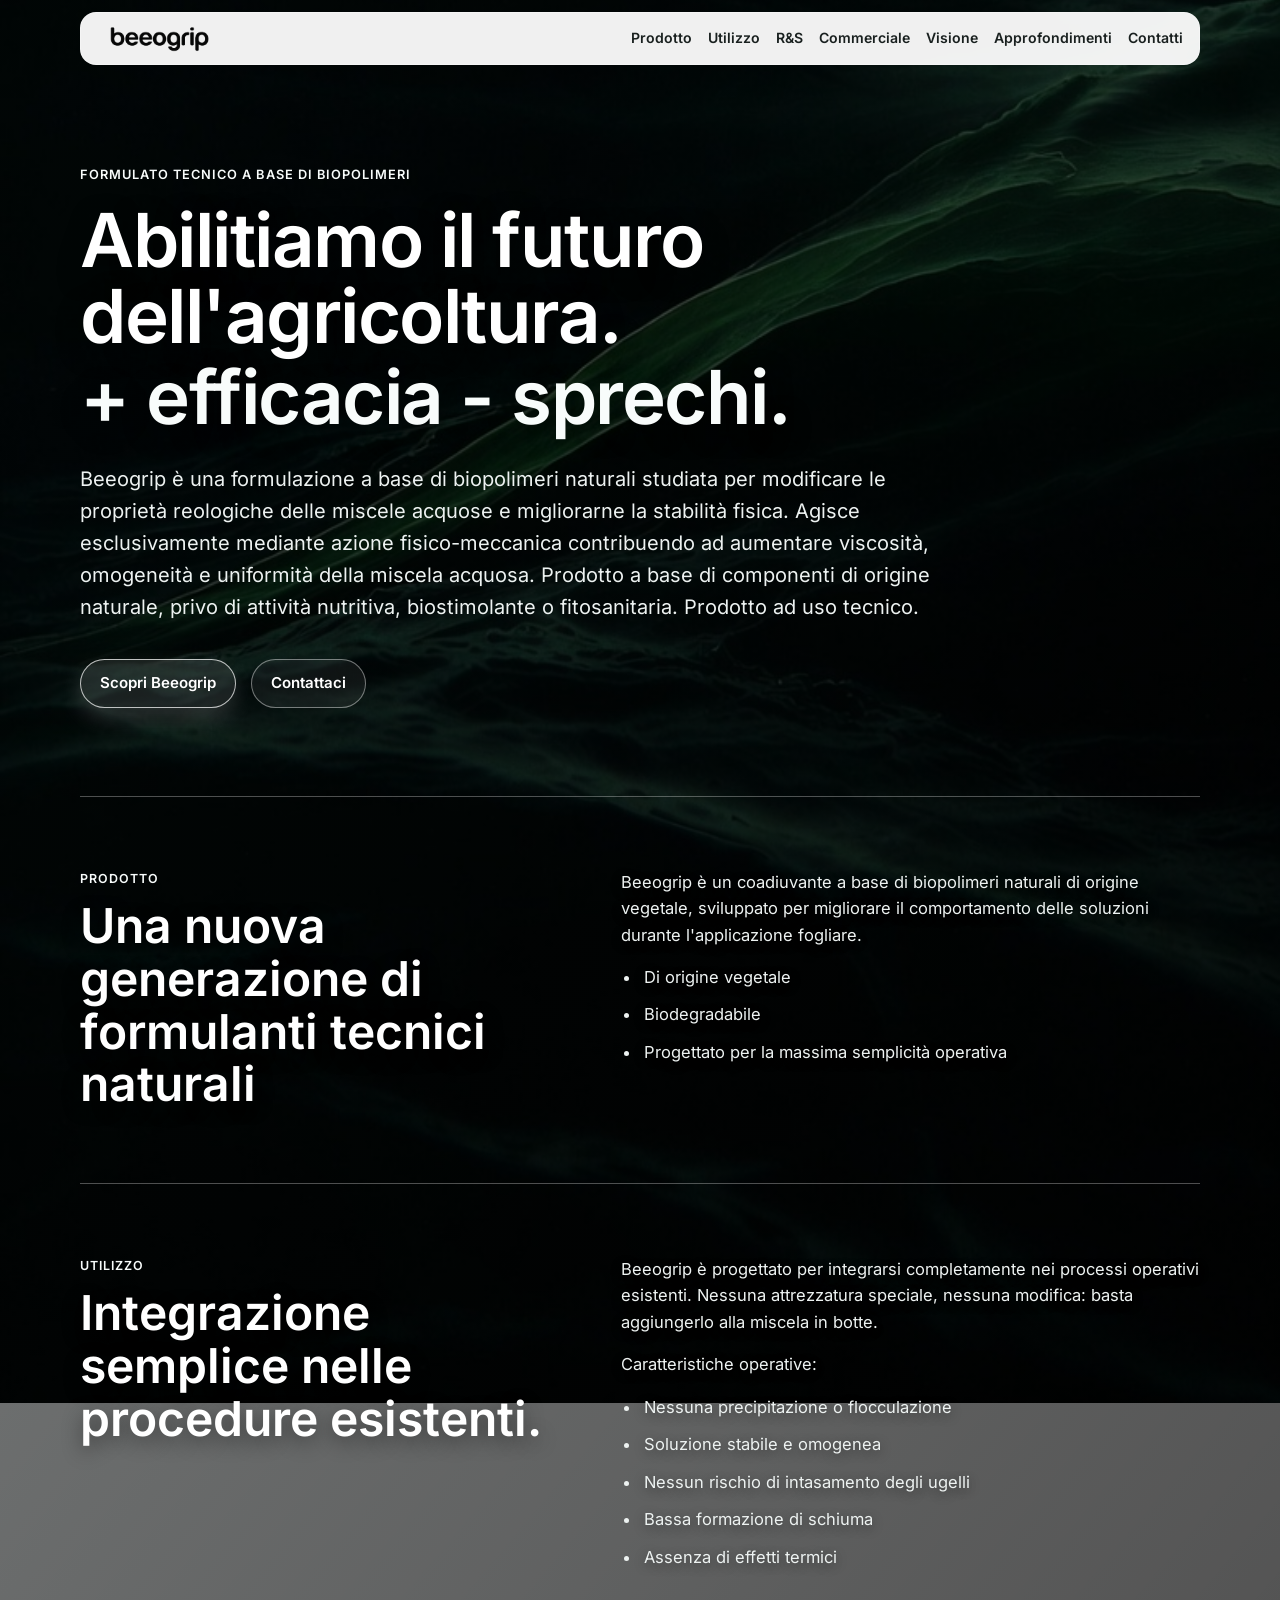
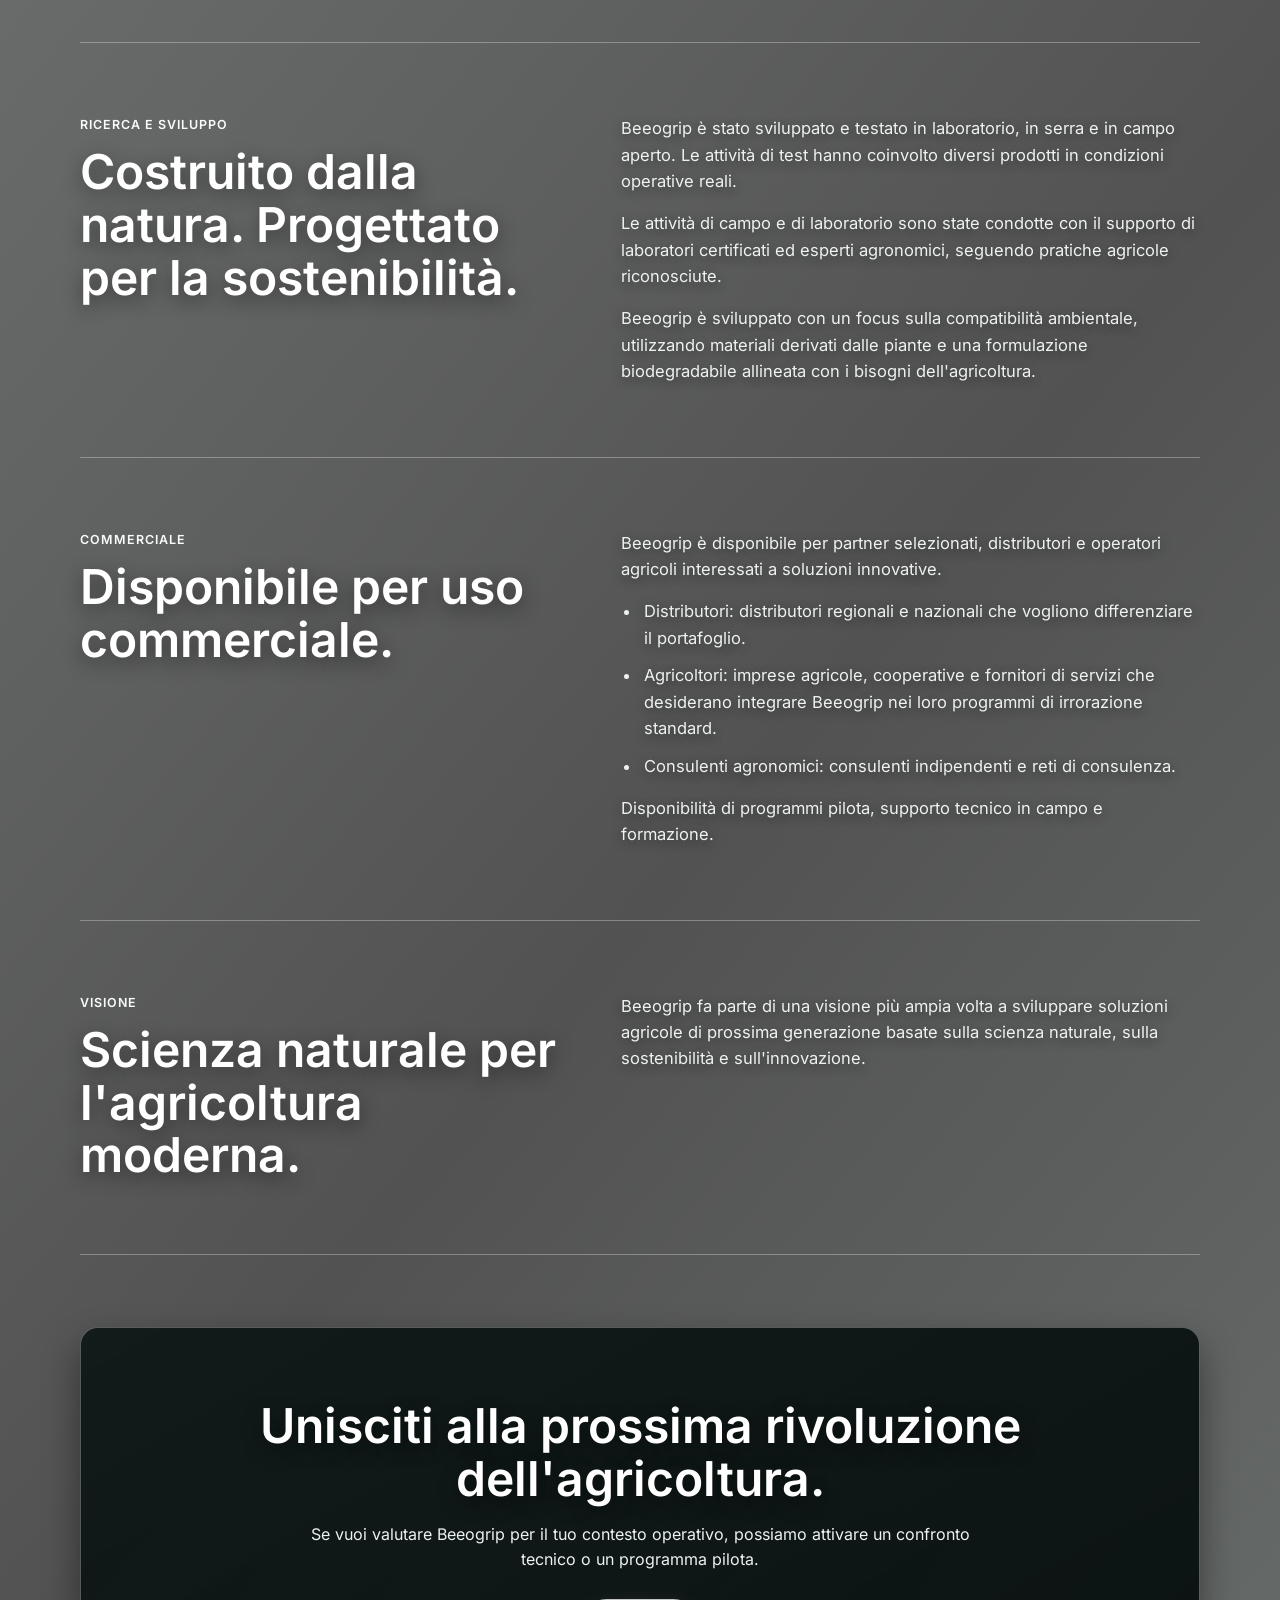
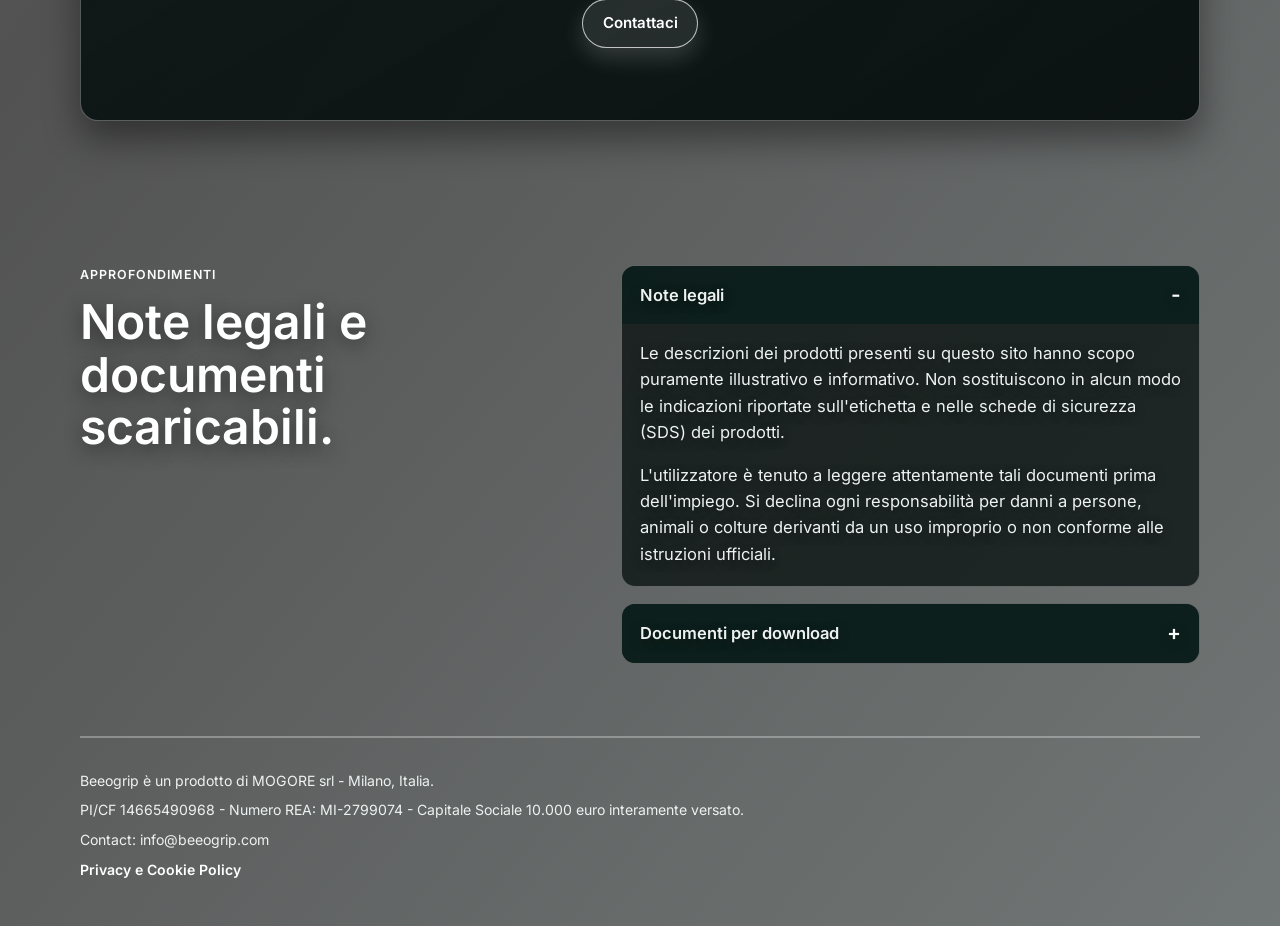
==== commit 942f1d29: "update del testo" ====
--- a/index.html
+++ b/index.html
@@ -8,6 +8,7 @@
         name="description"
         content="Beeogrip è un coadiuvante agricolo di origine vegetale progettato per migliorare adesione, distribuzione e permanenza delle soluzioni sulla superficie fogliare."
     >
+    <link rel="canonical" href="https://beeogrip.com/">
     <link rel="icon" type="image/png" sizes="225x225" href="assets/images/logo-for-icon-square.png">
     <link rel="shortcut icon" type="image/png" href="assets/images/logo-for-icon-square.png">
     <link rel="apple-touch-icon" href="assets/images/logo-for-icon-square.png">
@@ -32,7 +33,6 @@
 
         <nav class="site-nav" id="site-nav" aria-label="Navigazione principale">
             <a href="#prodotto">Prodotto</a>
-            <a href="#impatto">Impatto</a>
             <a href="#utilizzo">Utilizzo</a>
             <a href="#ricerca-sviluppo">R&amp;S</a>
             <a href="#commerciale">Commerciale</a>
@@ -44,16 +44,17 @@
 
     <main id="top">
         <section class="hero section">
-            <p class="kicker">Coadiuvante agricolo di origine vegetale</p>
+            <p class="kicker">Formulato tecnico a base di biopolimeri</p>
             <h1>
                 Abilitiamo il futuro dell'agricoltura.
                 <span>+ efficacia - sprechi.</span>
             </h1>
             <p class="lead">
-                Beeogrip è un coadiuvante agricolo di origine vegetale, sviluppato per migliorare l'adesione,
-                la distribuzione e la permanenza delle soluzioni sulla superficie fogliare. Aumenta la resistenza
-                al dilavamento e ottimizza l'efficacia complessiva dei trattamenti. Una soluzione biodegradabile
-                progettata per supportare l'efficienza dei trattamenti agricoli senza modificare le pratiche esistenti.
+                Beeogrip è una formulazione a base di biopolimeri naturali studiata per modificare le proprietà
+                reologiche delle miscele acquose e migliorarne la stabilità fisica. Agisce esclusivamente mediante
+                azione fisico-meccanica contribuendo ad aumentare viscosità, omogeneità e uniformità della miscela
+                acquosa. Prodotto a base di componenti di origine naturale, privo di attività nutritiva,
+                biostimolante o fitosanitaria. Prodotto ad uso tecnico.
             </p>
             <div class="actions">
                 <a class="btn btn-primary" href="#prodotto">Scopri Beeogrip</a>
@@ -64,7 +65,7 @@
         <section class="section split-section" id="prodotto">
             <div class="section-title">
                 <p class="eyebrow">Prodotto</p>
-                <h2>Una nuova generazione di coadiuvanti agricoli naturali.</h2>
+                <h2>Una nuova generazione di formulanti tecnici naturali</h2>
             </div>
             <div class="section-body">
                 <p>
@@ -75,33 +76,6 @@
                     <li>Di origine vegetale</li>
                     <li>Biodegradabile</li>
                     <li>Progettato per la massima semplicità operativa</li>
-                </ul>
-            </div>
-        </section>
-
-        <section class="section split-section" id="impatto">
-            <div class="section-title">
-                <p class="eyebrow">Impatto</p>
-                <h2>Massimo rendimento, minimo impatto ambientale.</h2>
-            </div>
-            <div class="section-body">
-                <p>
-                    Beeogrip trasforma l'efficienza in risparmio, riducendo le dispersioni e proteggendo
-                    l'ecosistema.
-                </p>
-                <ul class="bullet-list">
-                    <li>
-                        Riduzione degli sprechi: grazie alla superiore adesione fogliare, riduce il gocciolamento
-                        a terra (run-off).
-                    </li>
-                    <li>
-                        Risparmio operativo: ottimizzando la permanenza del prodotto sulla pianta riduce i costi
-                        complessivi di gestione.
-                    </li>
-                    <li>
-                        Agricoltura pulita: soluzione a zero residui sintetici che abbatte l'inquinamento del suolo
-                        e delle falde acquifere, rispettando la biodiversità del campo.
-                    </li>
                 </ul>
             </div>
         </section>
